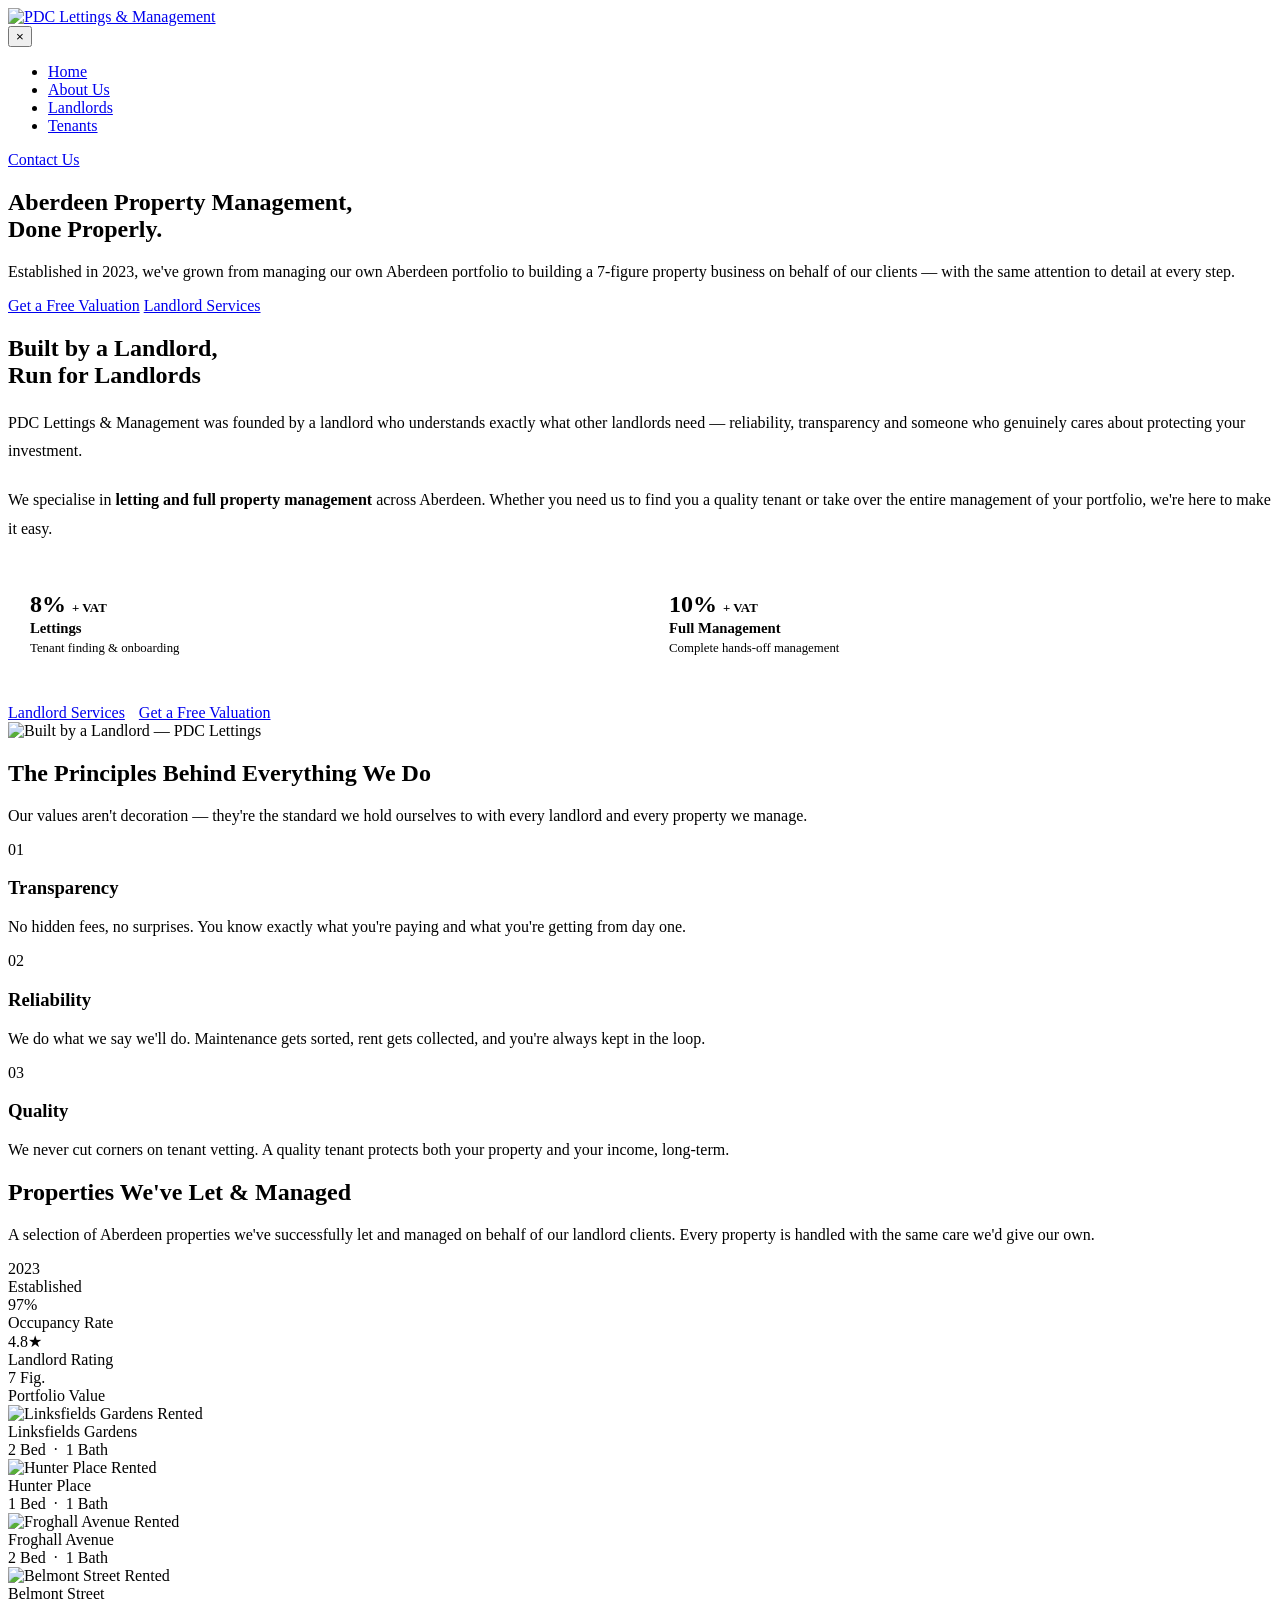
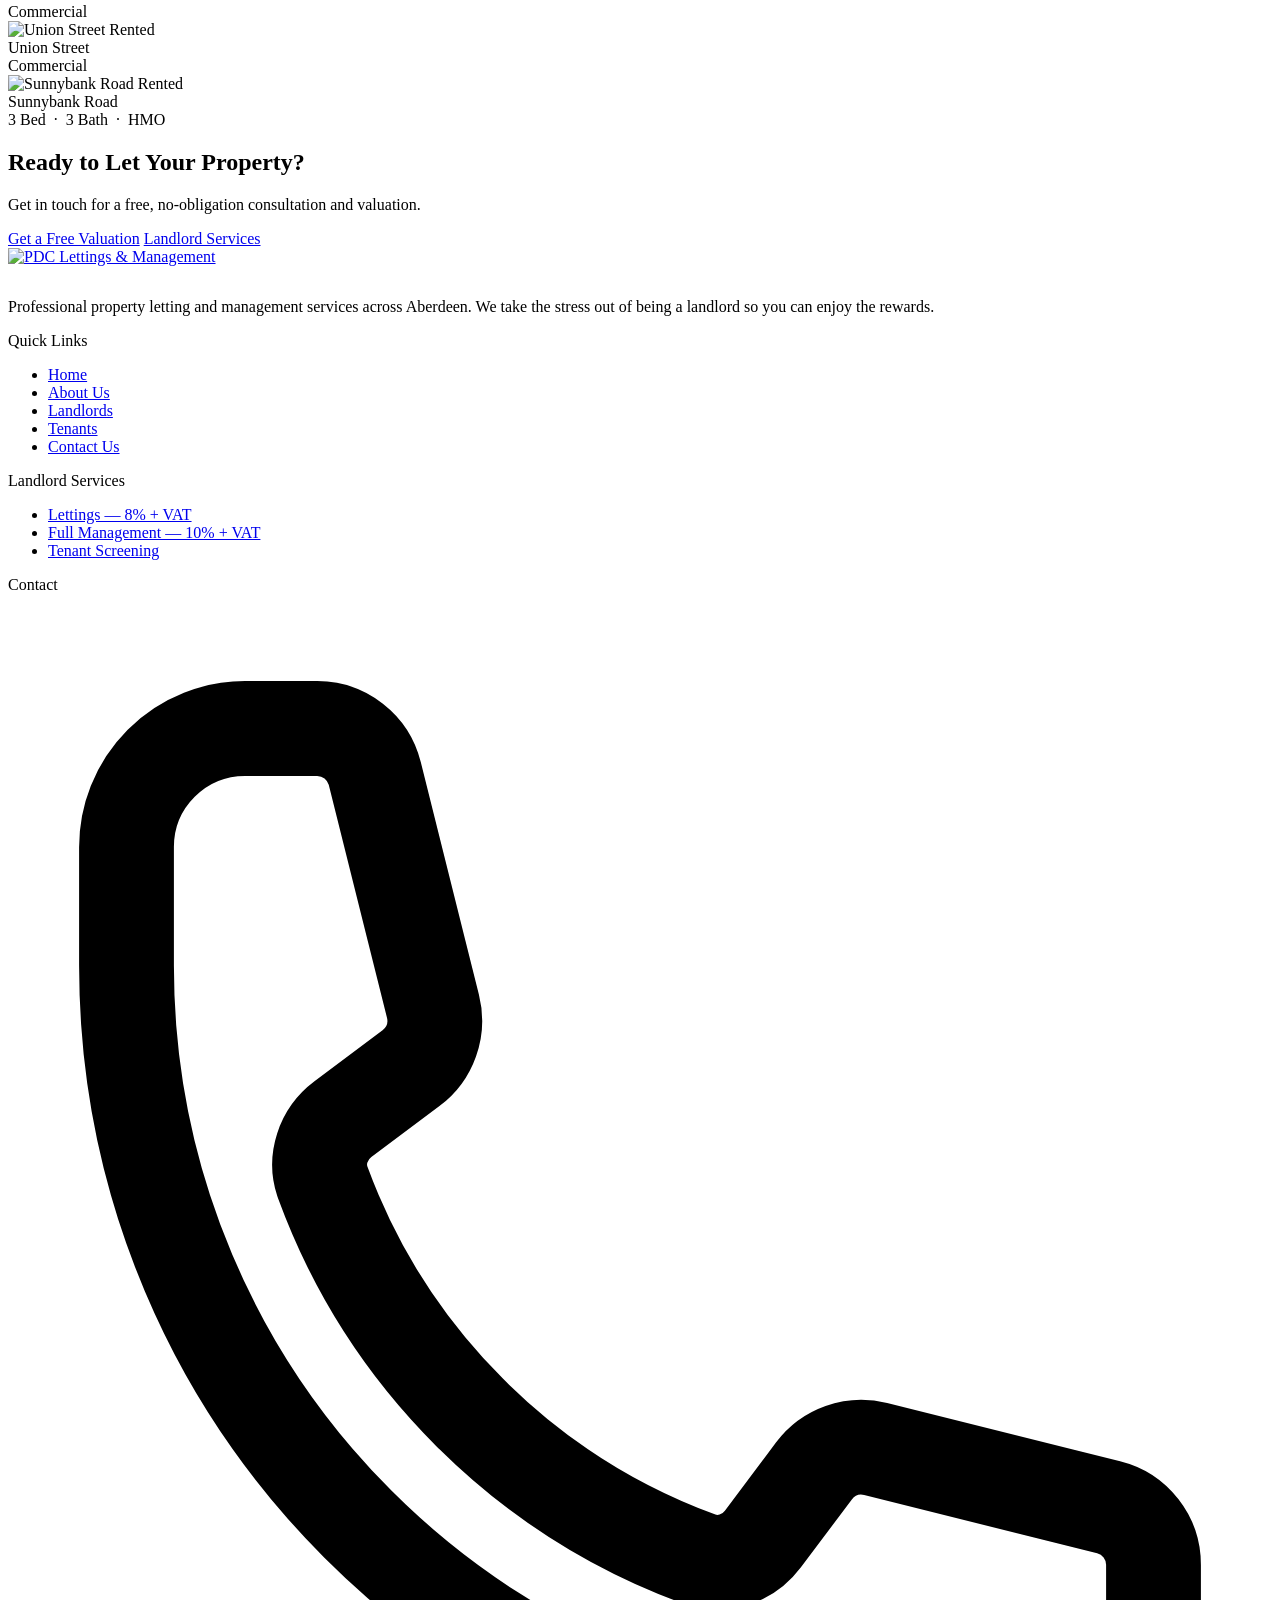
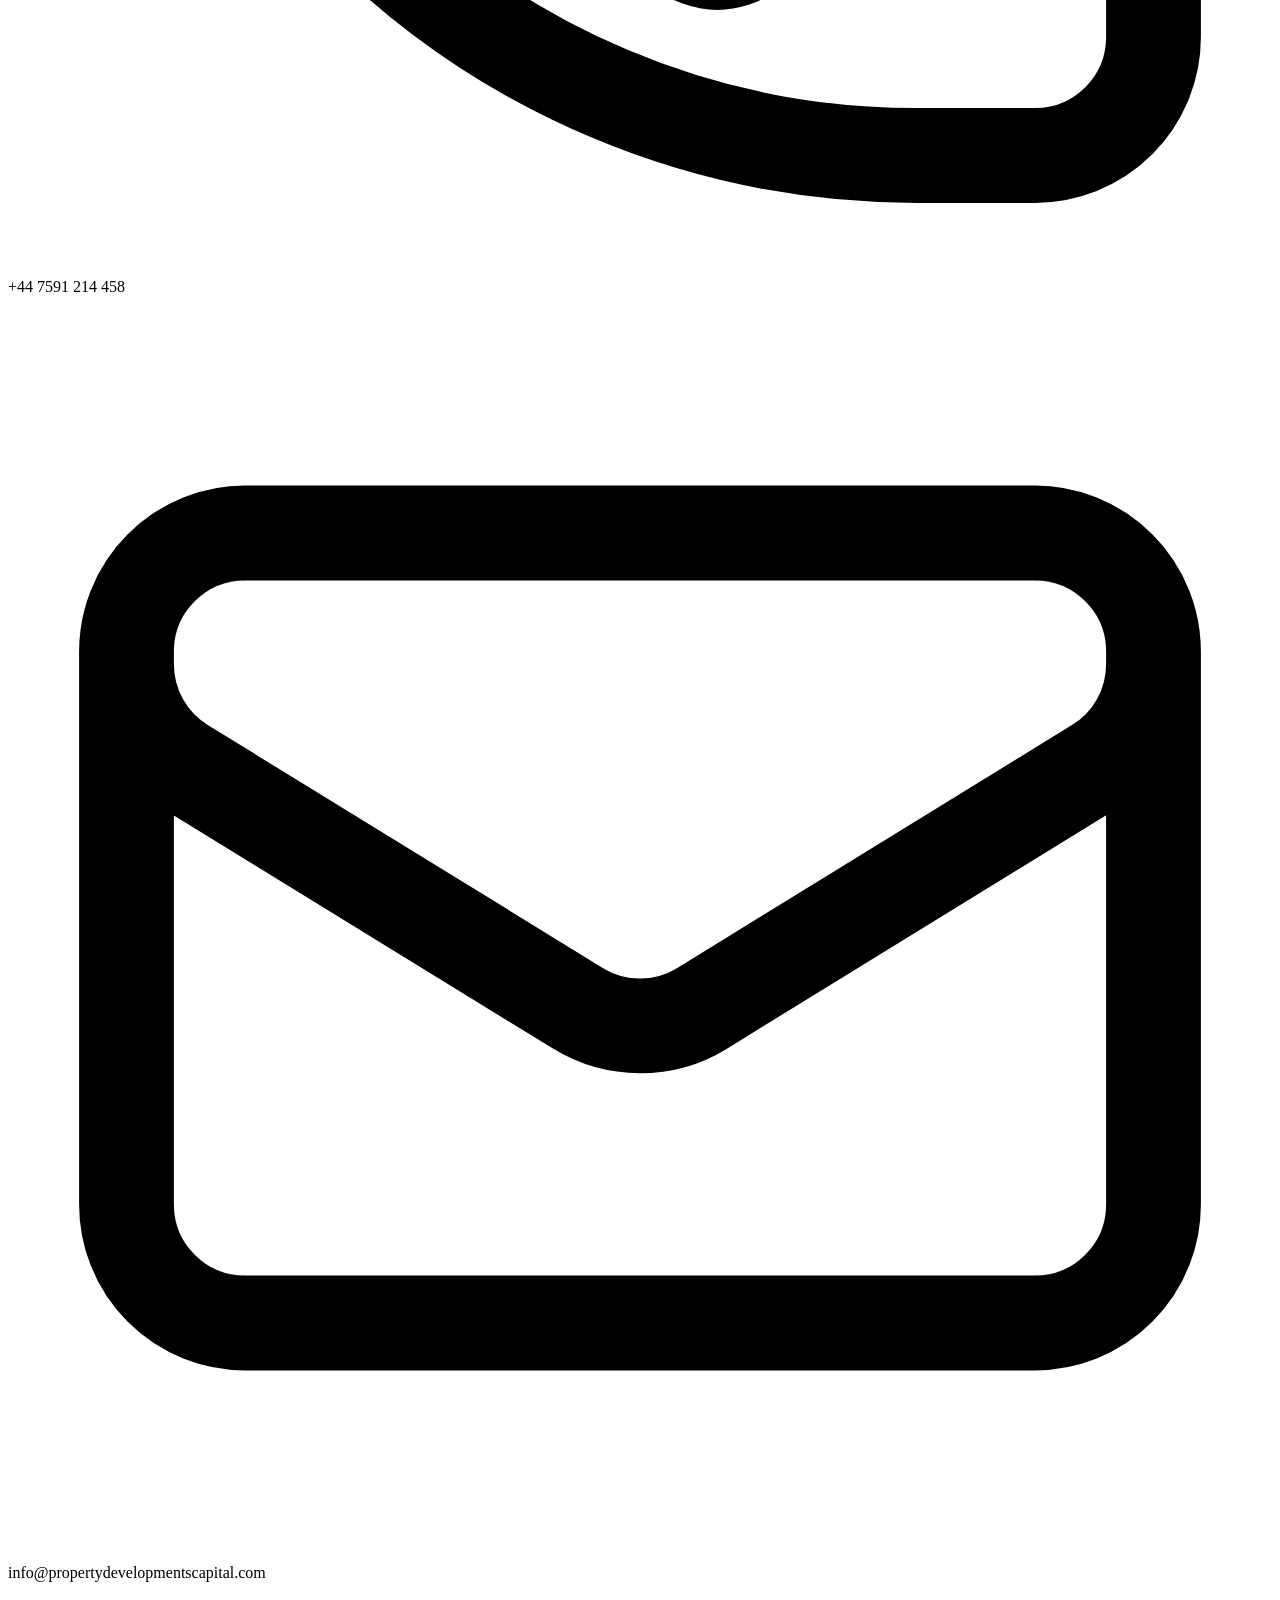
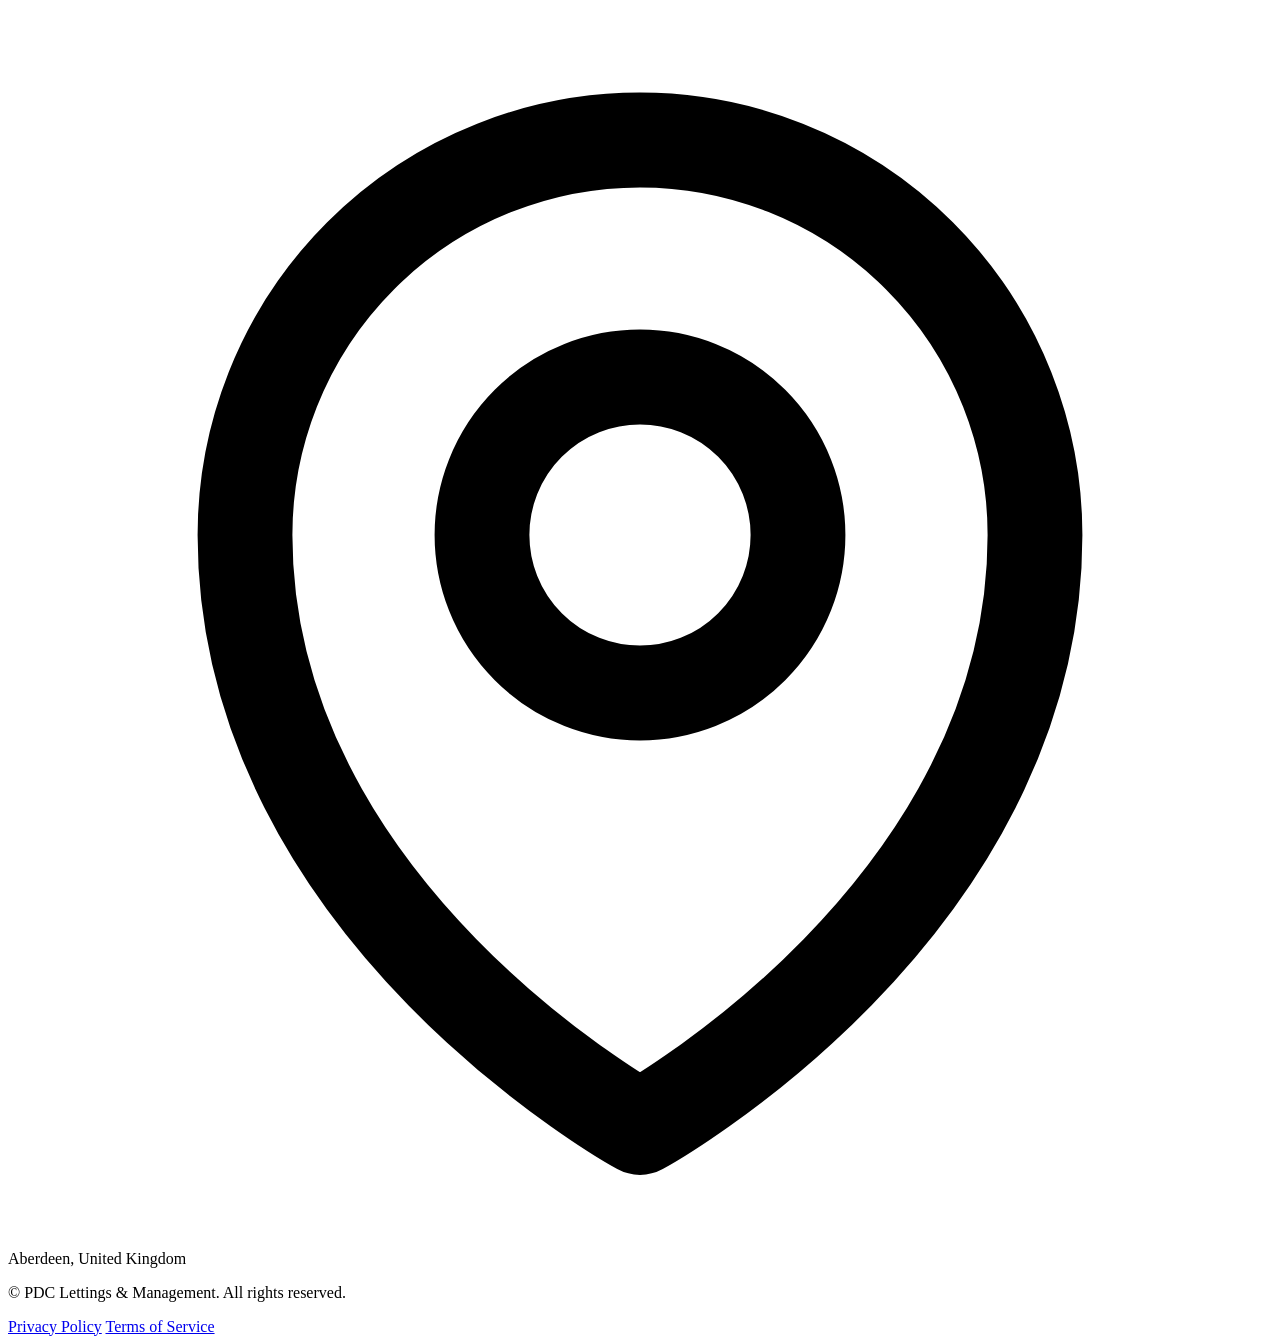
==== about.html @ e521c874 "about page of the website" ====
<!DOCTYPE html>
<html lang="en">
<head>
  <meta charset="UTF-8" />
  <meta name="viewport" content="width=device-width, initial-scale=1.0" />
  <title>About Us — PDC Lettings &amp; Management</title>
  <link rel="stylesheet" href="css/main.css" />
</head>
<body>

<nav class="navbar" id="navbar">
  <div class="container">
    <a href="index.html" class="nav-logo">
      <img src="images/logo.png" alt="PDC Lettings &amp; Management" class="nav-logo-img" />
    </a>
    <div class="nav-pill-wrap" id="navLinks">
      <button class="nav-close" id="navClose" aria-label="Close menu">&times;</button>
      <ul class="nav-links">
        <li><a href="index.html">Home</a></li>
        <li><a href="about.html" class="active">About Us</a></li>
        <li><a href="landlords.html">Landlords</a></li>
        <li><a href="tenants.html">Tenants</a></li>
      </ul>
    </div>
    <div class="nav-cta">
      <a href="index.html#contact" class="btn btn-primary">Contact Us</a>
    </div>
    <div class="hamburger" id="hamburger">
      <span></span><span></span><span></span>
    </div>
  </div>
</nav>

<!-- HERO -->
<section class="about-hero">
  <div class="container">
    <h1>Aberdeen Property Management,<br/>Done Properly.</h1>
    <p class="hero-lead">Established in 2023, we've grown from managing our own Aberdeen portfolio to building a 7-figure property business on behalf of our clients — with the same attention to detail at every step.</p>
    <div class="about-hero-actions">
      <a href="index.html#contact" class="btn btn-primary">Get a Free Valuation</a>
      <a href="landlords.html" class="btn btn-outline">Landlord Services</a>
    </div>
  </div>
</section>

<!-- BUILT BY A LANDLORD -->
<section class="section-pad" style="background: var(--white);">
  <div class="container">
    <div class="why-us-inner" style="gap: 64px;">
      <div>
        <h2 class="section-title">Built by a Landlord,<br/>Run for Landlords</h2>
        <p style="color: var(--text-muted); line-height: 1.8; margin-bottom: 20px;">
          PDC Lettings &amp; Management was founded by a landlord who understands exactly what other landlords need — reliability, transparency and someone who genuinely cares about protecting your investment.
        </p>
        <p style="color: var(--text-muted); line-height: 1.8; margin-bottom: 28px;">
          We specialise in <strong style="color: var(--navy); font-weight: 700;">letting and full property management</strong> across Aberdeen. Whether you need us to find you a quality tenant or take over the entire management of your portfolio, we're here to make it easy.
        </p>
        <div style="display:grid; grid-template-columns:1fr 1fr; gap:14px; margin-bottom:28px;">
          <div style="border:1px solid var(--border); border-radius:12px; padding:20px 22px; background:var(--surface);">
            <div style="font-size:1.5rem; font-weight:800; color:var(--navy); line-height:1; margin-bottom:4px;">8% <span style="font-size:0.8rem; font-weight:600;">+ VAT</span></div>
            <div style="font-size:0.92rem; font-weight:700; color:var(--navy); margin-bottom:4px;">Lettings</div>
            <div style="font-size:0.8rem; color:var(--text-muted);">Tenant finding &amp; onboarding</div>
          </div>
          <div style="border:1px solid var(--border); border-radius:12px; padding:20px 22px; background:var(--surface);">
            <div style="font-size:1.5rem; font-weight:800; color:var(--navy); line-height:1; margin-bottom:4px;">10% <span style="font-size:0.8rem; font-weight:600;">+ VAT</span></div>
            <div style="font-size:0.92rem; font-weight:700; color:var(--navy); margin-bottom:4px;">Full Management</div>
            <div style="font-size:0.8rem; color:var(--text-muted);">Complete hands-off management</div>
          </div>
        </div>
        <div style="display: flex; gap: 14px; flex-wrap: wrap;">
          <a href="landlords.html" class="btn btn-primary">Landlord Services</a>
          <a href="index.html#contact" class="btn btn-outline-dark">Get a Free Valuation</a>
        </div>
      </div>
      <div class="why-us-image">
        <img src="images/who-we-are.png" alt="Built by a Landlord — PDC Lettings" />
      </div>
    </div>
  </div>
</section>

<!-- WHAT WE STAND FOR -->
<section class="values">
  <div class="container">
    <div class="values-split">
      <div class="values-left">
        <h2 class="section-title">The Principles Behind Everything We Do</h2>
        <p class="values-intro">Our values aren't decoration — they're the standard we hold ourselves to with every landlord and every property we manage.</p>
      </div>
      <div class="values-right">
        <div class="value-row">
          <span class="value-num">01</span>
          <div class="value-body">
            <h3>Transparency</h3>
            <p>No hidden fees, no surprises. You know exactly what you're paying and what you're getting from day one.</p>
          </div>
        </div>
        <div class="value-row">
          <span class="value-num">02</span>
          <div class="value-body">
            <h3>Reliability</h3>
            <p>We do what we say we'll do. Maintenance gets sorted, rent gets collected, and you're always kept in the loop.</p>
          </div>
        </div>
        <div class="value-row">
          <span class="value-num">03</span>
          <div class="value-body">
            <h3>Quality</h3>
            <p>We never cut corners on tenant vetting. A quality tenant protects both your property and your income, long-term.</p>
          </div>
        </div>
      </div>
    </div>
  </div>
</section>

<!-- PROPERTIES WE'VE MANAGED -->
<section class="portfolio section-pad">
  <div class="container">
    <div class="portfolio-intro">
      <h2 class="section-title">Properties We've Let &amp; Managed</h2>
      <p>A selection of Aberdeen properties we've successfully let and managed on behalf of our landlord clients. Every property is handled with the same care we'd give our own.</p>
    </div>

    <div class="portfolio-kpi">
      <div class="pkpi">
        <div class="pkpi-num">2023</div>
        <div class="pkpi-lbl">Established</div>
      </div>
      <div class="pkpi">
        <div class="pkpi-num">97%</div>
        <div class="pkpi-lbl">Occupancy Rate</div>
      </div>
      <div class="pkpi">
        <div class="pkpi-num">4.8★</div>
        <div class="pkpi-lbl">Landlord Rating</div>
      </div>
      <div class="pkpi">
        <div class="pkpi-num">7 Fig.</div>
        <div class="pkpi-lbl">Portfolio Value</div>
      </div>
    </div>

    <div class="prop-grid">

      <div class="prop-card">
        <div class="prop-img">
          <img src="images/properties-1.jpeg" alt="Linksfields Gardens" />
          <span class="prop-badge rented">Rented</span>
        </div>
        <div class="prop-info">
          <div class="prop-info-top">
            <span class="prop-name">Linksfields Gardens</span>
          </div>
          <div class="prop-meta">2 Bed &nbsp;·&nbsp; 1 Bath</div>
        </div>
      </div>

      <div class="prop-card">
        <div class="prop-img">
          <img src="images/properties-2.jpeg" alt="Hunter Place" />
          <span class="prop-badge rented">Rented</span>
        </div>
        <div class="prop-info">
          <div class="prop-info-top">
            <span class="prop-name">Hunter Place</span>
          </div>
          <div class="prop-meta">1 Bed &nbsp;·&nbsp; 1 Bath</div>
        </div>
      </div>

      <div class="prop-card">
        <div class="prop-img">
          <img src="images/properties-3.jpeg" alt="Froghall Avenue" />
          <span class="prop-badge rented">Rented</span>
        </div>
        <div class="prop-info">
          <div class="prop-info-top">
            <span class="prop-name">Froghall Avenue</span>
          </div>
          <div class="prop-meta">2 Bed &nbsp;·&nbsp; 1 Bath</div>
        </div>
      </div>

      <div class="prop-card">
        <div class="prop-img">
          <img src="images/properties-4.jpeg" alt="Belmont Street" />
          <span class="prop-badge rented">Rented</span>
        </div>
        <div class="prop-info">
          <div class="prop-info-top">
            <span class="prop-name">Belmont Street</span>
          </div>
          <div class="prop-meta">Commercial</div>
        </div>
      </div>

      <div class="prop-card">
        <div class="prop-img">
          <img src="images/properties-5.jpeg" alt="Union Street" />
          <span class="prop-badge rented">Rented</span>
        </div>
        <div class="prop-info">
          <div class="prop-info-top">
            <span class="prop-name">Union Street</span>
          </div>
          <div class="prop-meta">Commercial</div>
        </div>
      </div>

      <div class="prop-card">
        <div class="prop-img">
          <img src="images/properties-7.jpeg" alt="Sunnybank Road" />
          <span class="prop-badge rented">Rented</span>
        </div>
        <div class="prop-info">
          <div class="prop-info-top">
            <span class="prop-name">Sunnybank Road</span>
          </div>
          <div class="prop-meta">3 Bed &nbsp;·&nbsp; 3 Bath &nbsp;·&nbsp; HMO</div>
        </div>
      </div>

    </div>
  </div>
</section>

<!-- CTA -->
<section class="cta-banner">
  <div class="container">
    <div class="cta-banner-inner">
      <div>
        <h2>Ready to Let Your Property?</h2>
        <p>Get in touch for a free, no-obligation consultation and valuation.</p>
      </div>
      <div class="cta-banner-actions">
        <a href="index.html#contact" class="btn btn-navy">Get a Free Valuation</a>
        <a href="landlords.html" class="btn btn-white-outline">Landlord Services</a>
      </div>
    </div>
  </div>
</section>

<footer class="footer">
  <div class="container">
    <div class="footer-grid">
      <div class="footer-brand">
        <a href="index.html" class="nav-logo" style="display:inline-flex; margin-bottom: 16px;">
          <img src="images/logo.png" alt="PDC Lettings &amp; Management" class="nav-logo-img" />
        </a>
        <p>Professional property letting and management services across Aberdeen. We take the stress out of being a landlord so you can enjoy the rewards.</p>
      </div>
      <div>
        <p class="footer-heading">Quick Links</p>
        <ul class="footer-links">
          <li><a href="index.html">Home</a></li>
          <li><a href="about.html">About Us</a></li>
          <li><a href="landlords.html">Landlords</a></li>
          <li><a href="tenants.html">Tenants</a></li>
          <li><a href="index.html#contact">Contact Us</a></li>
        </ul>
      </div>
      <div>
        <p class="footer-heading">Landlord Services</p>
        <ul class="footer-links">
          <li><a href="landlords.html">Lettings — 8% + VAT</a></li>
          <li><a href="landlords.html">Full Management — 10% + VAT</a></li>
          <li><a href="landlords.html">Tenant Screening</a></li>
        </ul>
      </div>
      <div>
        <p class="footer-heading">Contact</p>
        <div class="footer-contact-item">
          <svg xmlns="http://www.w3.org/2000/svg" fill="none" viewBox="0 0 24 24" stroke-width="1.8" stroke="currentColor"><path stroke-linecap="round" stroke-linejoin="round" d="M2.25 6.75c0 8.284 6.716 15 15 15h2.25a2.25 2.25 0 002.25-2.25v-1.372c0-.516-.351-.966-.852-1.091l-4.423-1.106c-.44-.11-.902.055-1.173.417l-.97 1.293c-.282.376-.769.542-1.21.38a12.035 12.035 0 01-7.143-7.143c-.162-.441.004-.928.38-1.21l1.293-.97c.363-.271.527-.734.417-1.173L6.963 3.102a1.125 1.125 0 00-1.091-.852H4.5A2.25 2.25 0 002.25 4.5v2.25z" /></svg>
          <span>+44 7591 214 458</span>
        </div>
        <div class="footer-contact-item">
          <svg xmlns="http://www.w3.org/2000/svg" fill="none" viewBox="0 0 24 24" stroke-width="1.8" stroke="currentColor"><path stroke-linecap="round" stroke-linejoin="round" d="M21.75 6.75v10.5a2.25 2.25 0 01-2.25 2.25h-15a2.25 2.25 0 01-2.25-2.25V6.75m19.5 0A2.25 2.25 0 0019.5 4.5h-15a2.25 2.25 0 00-2.25 2.25m19.5 0v.243a2.25 2.25 0 01-1.07 1.916l-7.5 4.615a2.25 2.25 0 01-2.36 0L3.32 8.91a2.25 2.25 0 01-1.07-1.916V6.75" /></svg>
          <span>info@propertydevelopmentscapital.com</span>
        </div>
        <div class="footer-contact-item">
          <svg xmlns="http://www.w3.org/2000/svg" fill="none" viewBox="0 0 24 24" stroke-width="1.8" stroke="currentColor"><path stroke-linecap="round" stroke-linejoin="round" d="M15 10.5a3 3 0 11-6 0 3 3 0 016 0z" /><path stroke-linecap="round" stroke-linejoin="round" d="M19.5 10.5c0 7.142-7.5 11.25-7.5 11.25S4.5 17.642 4.5 10.5a7.5 7.5 0 1115 0z" /></svg>
          <span>Aberdeen, United Kingdom</span>
        </div>
      </div>
    </div>
    <div class="footer-bottom">
      <p>&copy; <span id="year"></span> PDC Lettings &amp; Management. All rights reserved.</p>
      <div class="footer-bottom-links">
        <a href="#">Privacy Policy</a>
        <a href="#">Terms of Service</a>
      </div>
    </div>
  </div>
</footer>

<script src="js/main.js"></script>
</body>
</html>
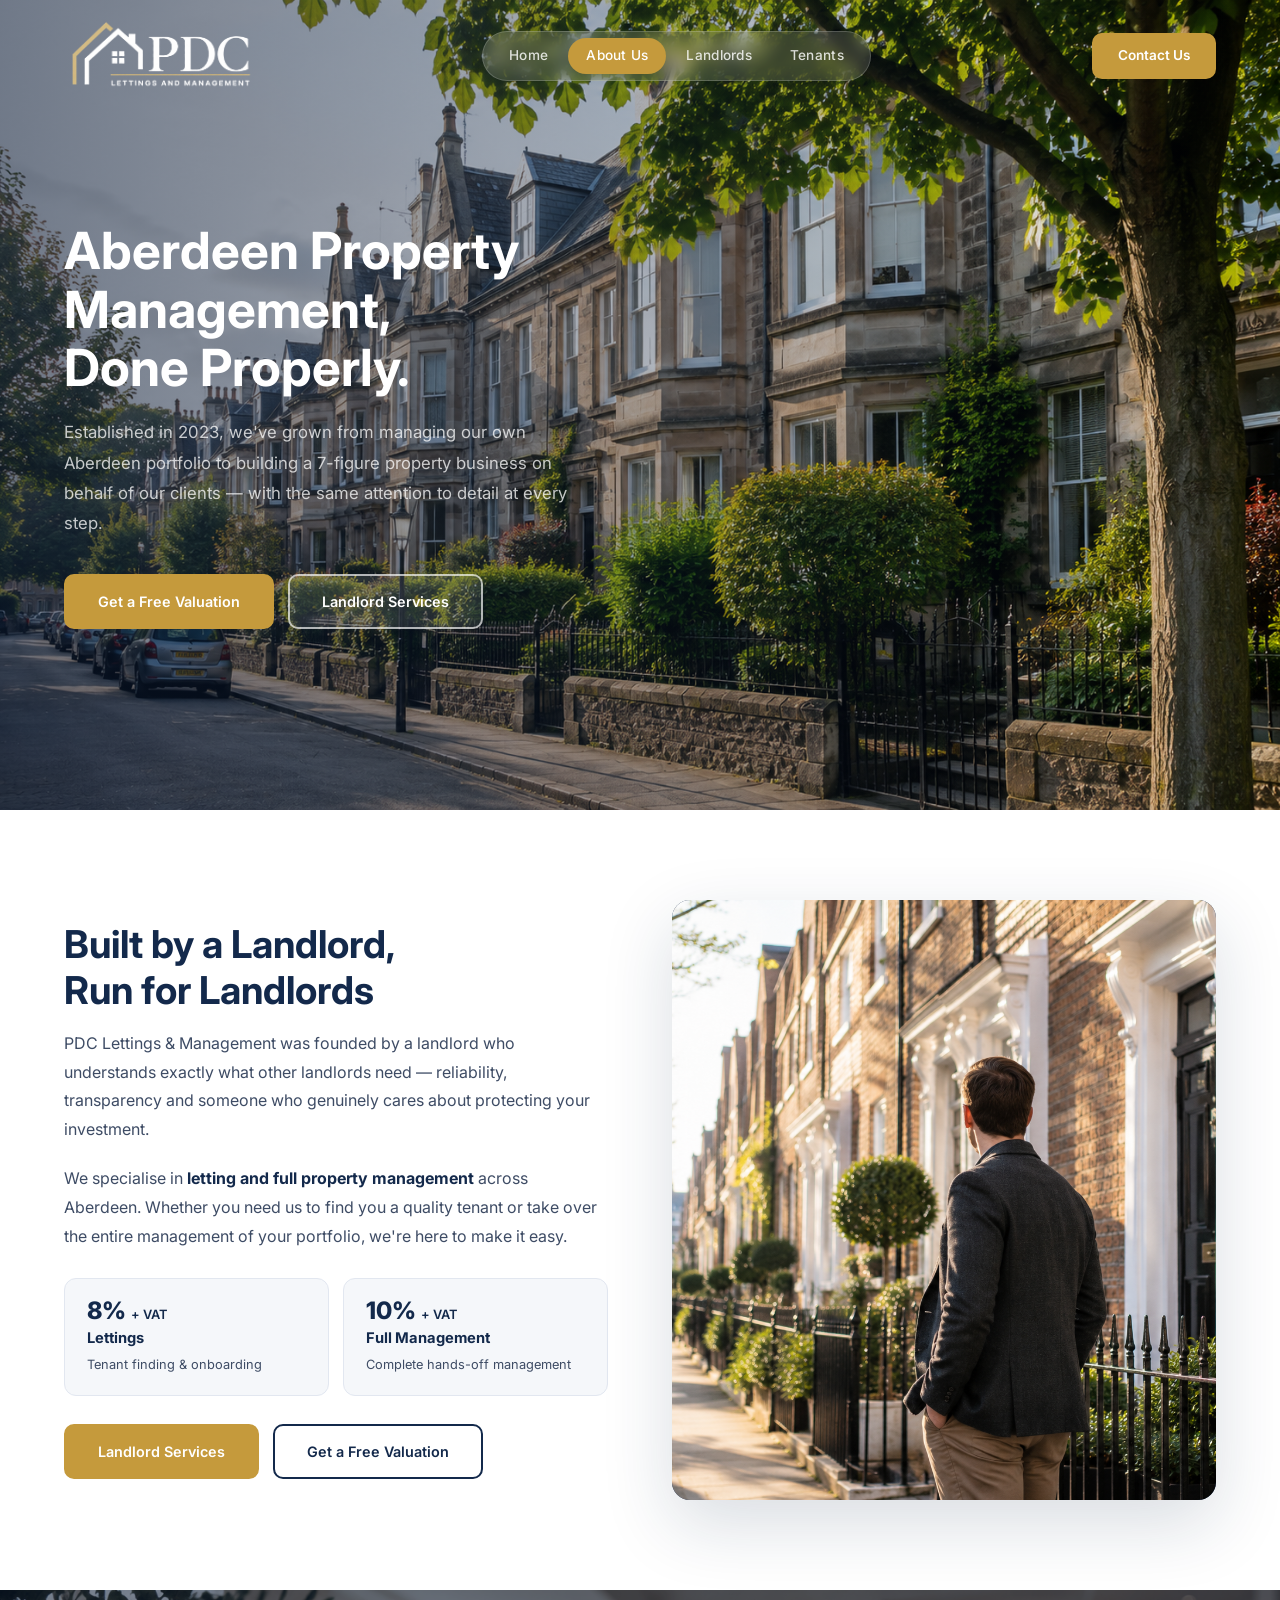
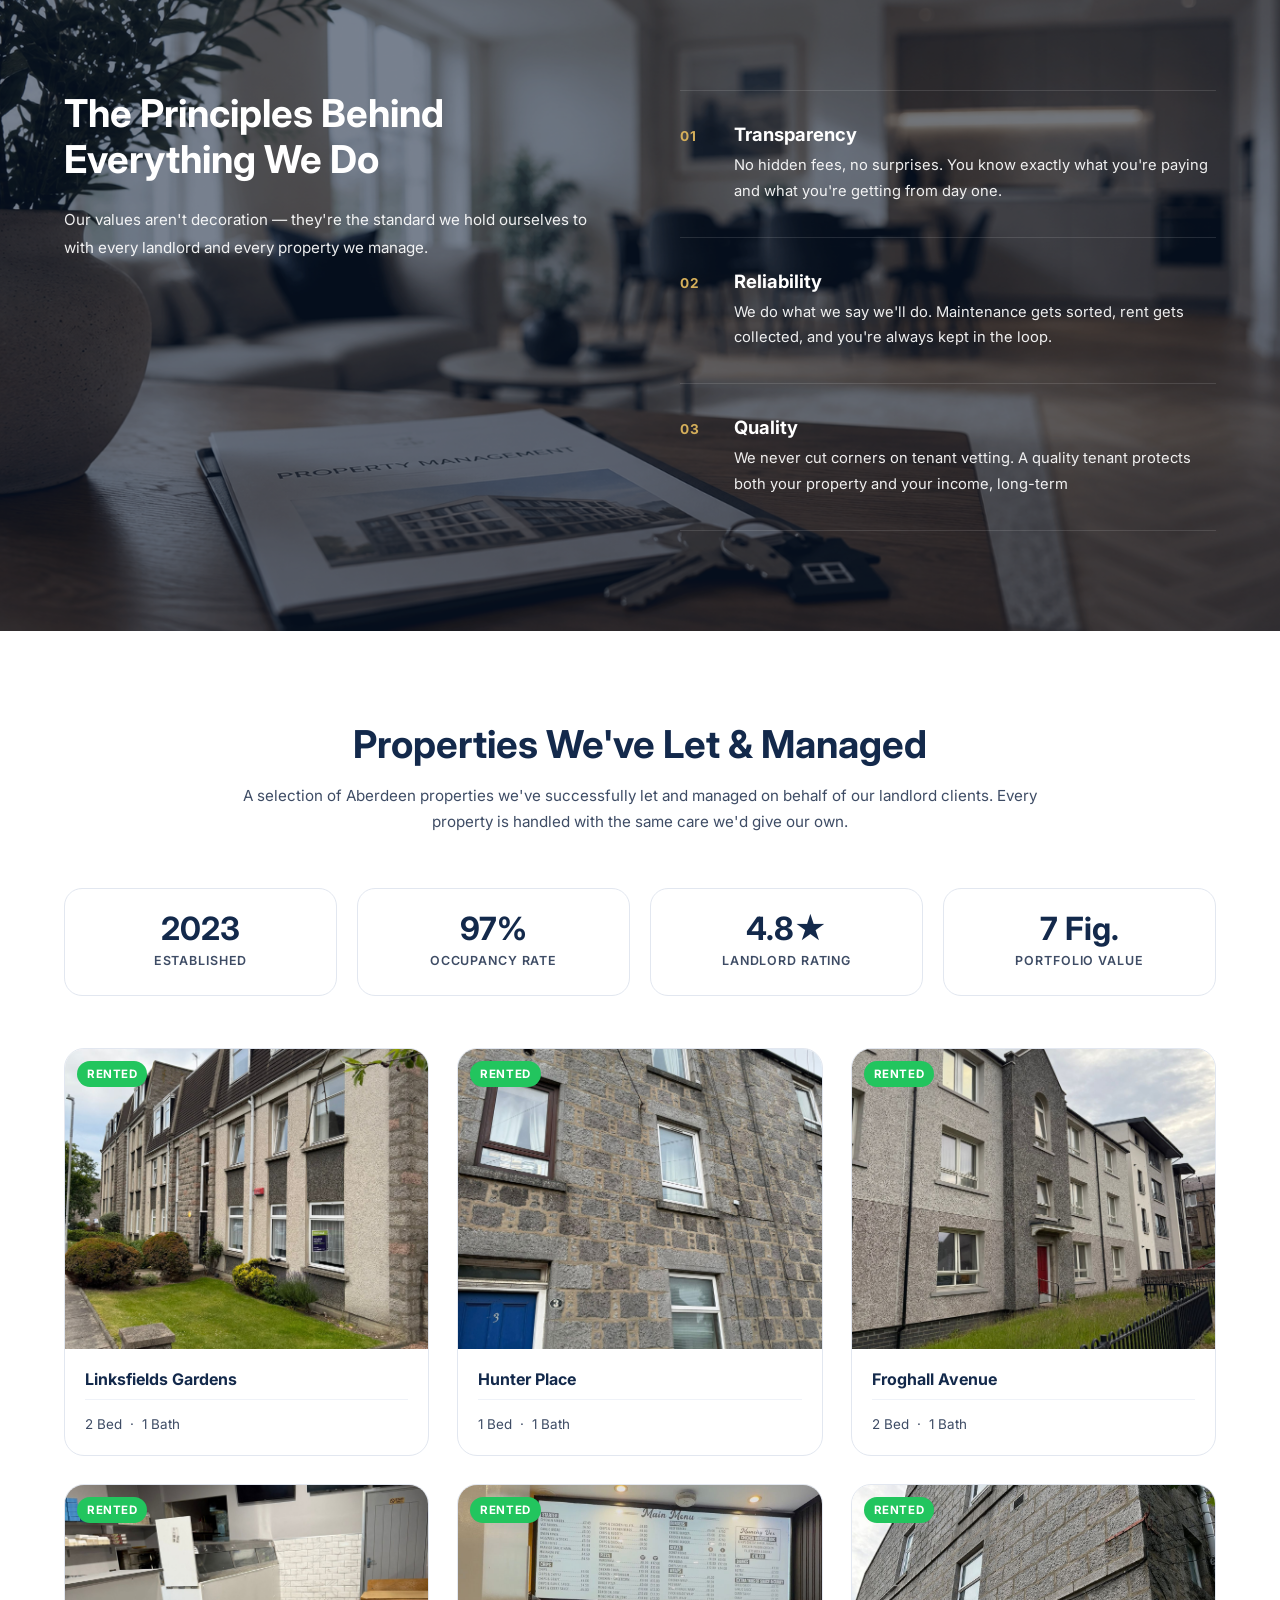
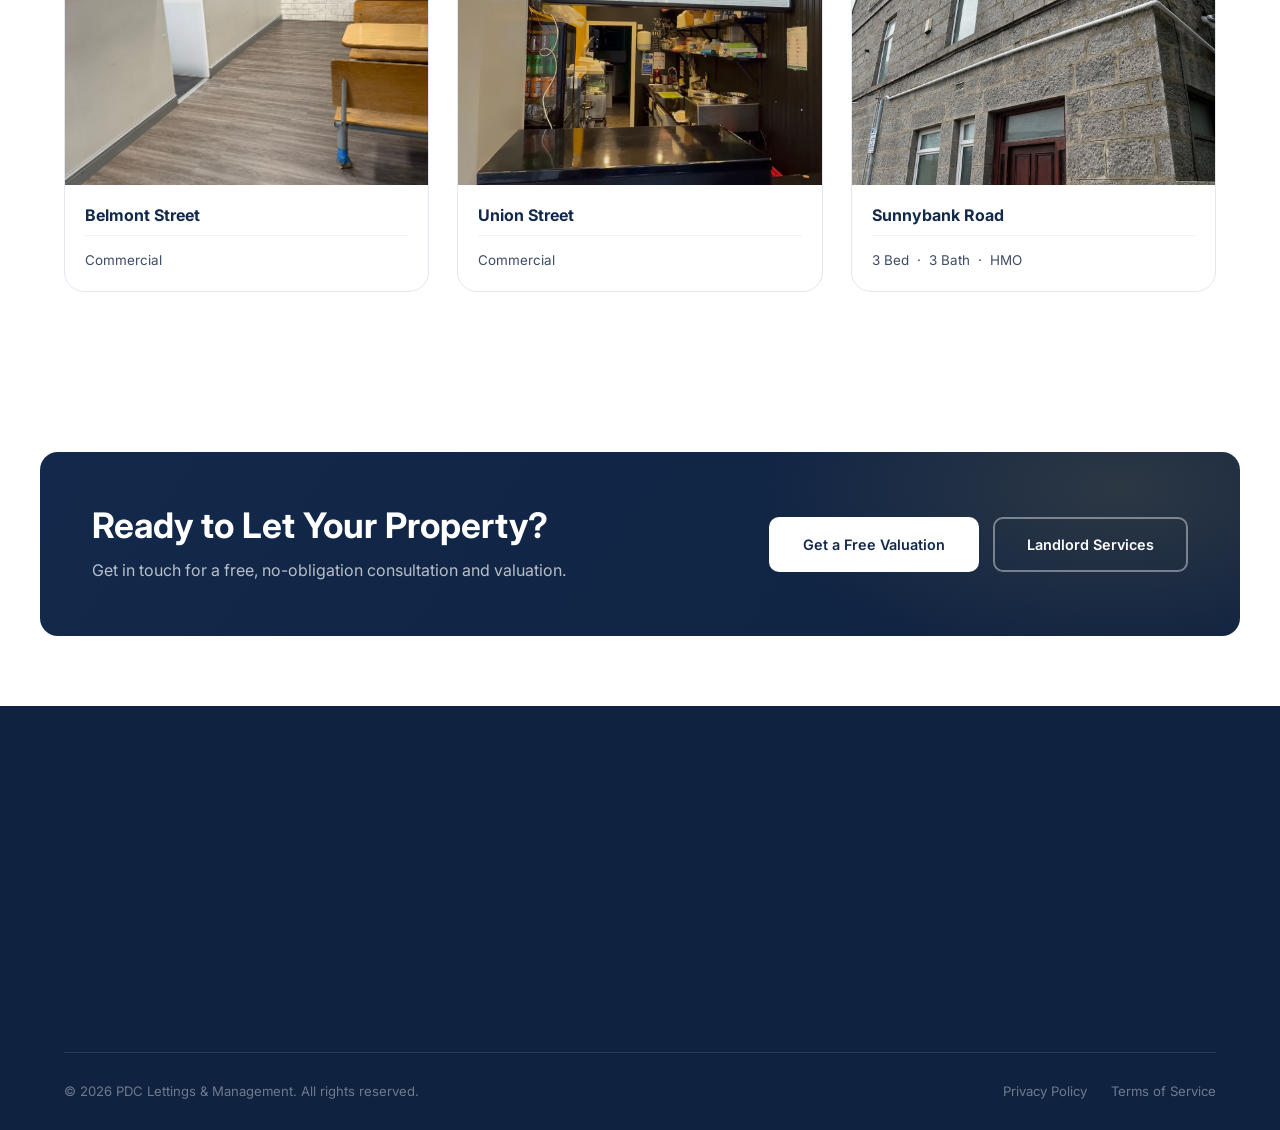
==== commit 5c16eda1: "checking if everything works well" ====
--- a/about.html
+++ b/about.html
@@ -106,7 +106,7 @@
           <span class="value-num">03</span>
           <div class="value-body">
             <h3>Quality</h3>
-            <p>We never cut corners on tenant vetting. A quality tenant protects both your property and your income, long-term.</p>
+            <p>We never cut corners on tenant vetting. A quality tenant protects both your property and your income, long-term</p>
           </div>
         </div>
       </div>
--- a/css/main.css
+++ b/css/main.css
@@ -0,0 +1,3015 @@
+/* =========================================
+   PDC LETTINGS & MANAGEMENT
+   Main Stylesheet — Modern Property Theme
+   ========================================= */
+
+@import url('https://fonts.googleapis.com/css2?family=Playfair+Display:wght@400;600;700&family=Inter:wght@300;400;500;600&display=swap');
+
+/* CSS Variables
+   ---------------------------------------------------------
+   PALETTE SYSTEM — navy + warm gold
+   Primary   : deep navy blue  (#13294B)  dark anchors + text
+   Accent    : warm gold       (#C59A3C)  buttons / highlights
+   Base      : white           (#FFFFFF)
+   Surface   : warm near-white (#FAF7F0)  section separation
+   --------------------------------------------------------- */
+:root {
+  --navy: #13294B;
+  --navy-mid: #1C3A66;
+  --navy-light: #28477A;
+  --navy-deep: #0F2240;
+  --gold: #C59A3C;
+  --gold-light: #D4AE5A;
+  --gold-pale: #FBF5E6;
+  --gold-soft: #FAF7F0;
+  --cream: #FAF7F0;
+  --blue-tint: #FAF7F0;
+  --white: #FFFFFF;
+  --surface: #F5F7FA;
+  --text-dark: #13294B;
+  --text-body: #3D4759;
+  --text-muted: #3E4C65;
+  --text-light: #97A1B5;
+  --border: #E2E7F0;
+  --border-light: #EFF2F8;
+  --success: #059669;
+  --error: #DC2626;
+  --shadow-sm: 0 1px 3px rgba(19,41,75,.08), 0 1px 2px rgba(19,41,75,.06);
+  --shadow-md: 0 4px 14px rgba(19,41,75,.08), 0 2px 4px rgba(19,41,75,.05);
+  --shadow-lg: 0 14px 40px rgba(19,41,75,.10);
+  --shadow-xl: 0 24px 70px rgba(19,41,75,.16);
+  --radius: 10px;
+  --radius-lg: 18px;
+  --transition: 0.3s cubic-bezier(.4,0,.2,1);
+}
+
+/* Reset & Base */
+*, *::before, *::after { box-sizing: border-box; margin: 0; padding: 0; }
+
+html { scroll-behavior: smooth; font-size: 16px; }
+
+body {
+  font-family: 'Inter', -apple-system, BlinkMacSystemFont, sans-serif;
+  color: var(--text-body);
+  background: var(--white);
+  line-height: 1.6;
+  -webkit-font-smoothing: antialiased;
+}
+
+h1, h2, h3, h4 {
+  font-family: 'Inter', -apple-system, BlinkMacSystemFont, sans-serif;
+  color: var(--navy);
+  line-height: 1.2;
+  font-weight: 700;
+}
+
+a { text-decoration: none; color: inherit; }
+ul { list-style: none; }
+img { display: block; max-width: 100%; height: auto; }
+
+/* Accent ampersand — Inter bold, accent colour */
+.amp {
+  font-weight: 700;
+  color: var(--gold-light);
+  padding: 0 0.04em;
+}
+
+/* ========================
+   TYPOGRAPHY
+   ======================== */
+.section-label {
+  display: inline-block;
+  font-size: 0.75rem;
+  font-weight: 600;
+  letter-spacing: 0.15em;
+  text-transform: uppercase;
+  color: var(--gold);
+  margin-bottom: 0.75rem;
+}
+
+.section-title {
+  font-size: clamp(1.8rem, 3vw, 2.8rem);
+  margin-bottom: 1rem;
+}
+
+.section-subtitle {
+  font-size: 1.05rem;
+  color: var(--text-muted);
+  max-width: 560px;
+  line-height: 1.7;
+}
+
+.text-center { text-align: center; }
+.text-center .section-subtitle { margin: 0 auto; }
+
+/* ========================
+   LAYOUT
+   ======================== */
+.container {
+  width: 100%;
+  max-width: 1200px;
+  margin: 0 auto;
+  padding: 0 24px;
+}
+
+.section-pad { padding: 90px 0; }
+.section-pad-sm { padding: 60px 0; }
+
+/* ========================
+   BUTTONS
+   ======================== */
+.btn {
+  display: inline-flex;
+  align-items: center;
+  gap: 8px;
+  padding: 14px 32px;
+  border-radius: var(--radius);
+  font-family: 'Inter', sans-serif;
+  font-size: 0.9rem;
+  font-weight: 600;
+  cursor: pointer;
+  border: 2px solid transparent;
+  transition: all var(--transition);
+  white-space: nowrap;
+}
+
+.btn-primary {
+  background: var(--gold);
+  color: var(--white);
+  border-color: var(--gold);
+}
+.btn-primary:hover {
+  background: var(--gold-light);
+  border-color: var(--gold-light);
+  transform: translateY(-3px);
+  box-shadow: 0 8px 24px rgba(197,154,60,.45);
+}
+
+.btn-outline {
+  background: rgba(255,255,255,.10);
+  color: var(--white);
+  border-color: rgba(255,255,255,.65);
+}
+.btn-outline:hover {
+  background: var(--white);
+  color: var(--navy);
+  border-color: var(--white);
+  transform: translateY(-3px);
+  box-shadow: 0 8px 24px rgba(0,0,0,.18);
+}
+
+.btn-outline-dark {
+  background: transparent;
+  color: var(--navy);
+  border-color: var(--navy);
+}
+.btn-outline-dark:hover {
+  background: var(--navy);
+  color: var(--white);
+  transform: translateY(-3px);
+  box-shadow: 0 8px 24px rgba(13,31,61,.22);
+}
+
+.btn-sm {
+  padding: 9px 20px;
+  font-size: 0.83rem;
+}
+
+/* ========================
+   NAVBAR
+   ======================== */
+.navbar {
+  position: fixed;
+  top: 0; left: 0; right: 0;
+  z-index: 1000;
+  transition: background 0.35s ease, padding 0.35s ease, box-shadow 0.35s ease;
+  padding: 20px 0;
+}
+
+.navbar.scrolled {
+  background: rgba(10,22,45,0.97);
+  padding: 14px 0;
+  box-shadow: 0 2px 24px rgba(0,0,0,.25);
+  backdrop-filter: blur(12px);
+  -webkit-backdrop-filter: blur(12px);
+}
+
+.navbar.scrolled .nav-links a {
+  color: rgba(255,255,255,.85);
+}
+
+.navbar.scrolled .nav-links a:hover {
+  background: rgba(255,255,255,.08);
+  color: var(--white);
+}
+
+.navbar.scrolled .nav-links a.active {
+  background: var(--gold);
+  color: var(--white);
+}
+
+.navbar.scrolled .nav-pill-wrap {
+  border-color: rgba(255,255,255,.15);
+  background: transparent;
+  backdrop-filter: none;
+  -webkit-backdrop-filter: none;
+}
+
+.navbar.nav-open {
+  backdrop-filter: none !important;
+  -webkit-backdrop-filter: none !important;
+}
+
+.navbar.scrolled .hamburger span {
+  background: var(--white);
+}
+
+.navbar.scrolled .nav-cta .btn-primary {
+  background: var(--gold);
+  border-color: var(--gold);
+}
+
+.navbar .container {
+  display: flex;
+  align-items: center;
+  justify-content: space-between;
+}
+
+.nav-logo {
+  display: flex;
+  align-items: center;
+  flex-shrink: 0;
+}
+
+.nav-logo-img {
+  height: 72px;
+  width: auto;
+  object-fit: contain;
+  display: block;
+}
+
+/* Pill container wrapping all nav links */
+.nav-pill-wrap {
+  background: rgba(255,255,255,.12);
+  border: 1px solid rgba(255,255,255,.18);
+  border-radius: 999px;
+  padding: 6px 8px;
+  backdrop-filter: blur(8px);
+  -webkit-backdrop-filter: blur(8px);
+}
+
+.nav-close { display: none; }
+
+.nav-links {
+  display: flex;
+  align-items: center;
+  gap: 2px;
+  list-style: none;
+}
+
+.nav-links a {
+  display: block;
+  color: rgba(255,255,255,.82);
+  font-size: 0.85rem;
+  font-weight: 500;
+  letter-spacing: 0.02em;
+  transition: all var(--transition);
+  white-space: nowrap;
+  padding: 7px 18px;
+  border-radius: 999px;
+}
+
+.nav-links a:hover {
+  color: var(--white);
+  background: rgba(255,255,255,.12);
+}
+
+.nav-links a.active {
+  color: var(--white);
+  background: var(--gold);
+}
+
+.nav-cta .btn {
+  padding: 10px 24px;
+  font-size: 0.85rem;
+}
+
+.hamburger {
+  display: none;
+  flex-direction: column;
+  gap: 5px;
+  cursor: pointer;
+  padding: 4px;
+}
+
+.hamburger span {
+  display: block;
+  width: 24px;
+  height: 2px;
+  background: var(--white);
+  border-radius: 2px;
+  transition: all var(--transition);
+}
+
+/* ========================
+   HERO
+   ======================== */
+.hero {
+  position: relative;
+  min-height: 100vh;
+  min-height: 100dvh;
+  display: flex;
+  align-items: center;
+  overflow: hidden;
+  background: var(--navy);
+}
+
+.hero-bg {
+  position: absolute;
+  inset: 0;
+  background-image: url('../images/hero.png');
+  background-size: cover;
+  background-position: center;
+  opacity: 1;
+  animation: kenBurns 18s ease-in-out infinite;
+  transform-origin: center center;
+}
+
+@keyframes kenBurns {
+  0%   { transform: scale(1)    translateX(0)      translateY(0); }
+  50%  { transform: scale(1.07) translateX(-1%)    translateY(-1%); }
+  100% { transform: scale(1)    translateX(0)      translateY(0); }
+}
+
+.hero-bg-overlay {
+  position: absolute;
+  inset: 0;
+  background: linear-gradient(to right, rgba(10,26,52,.60) 0%, rgba(10,26,52,.15) 65%, transparent 100%);
+}
+
+.hero::after { display: none; }
+
+.hero-content {
+  position: relative;
+  z-index: 2;
+  max-width: 720px;
+}
+
+.hero-badge {
+  display: inline-flex;
+  align-items: center;
+  gap: 9px;
+  background: rgba(194,162,78,.12);
+  border: 1px solid rgba(216,190,116,.4);
+  border-radius: 50px;
+  padding: 8px 18px;
+  font-size: 0.76rem;
+  font-weight: 600;
+  letter-spacing: 0.1em;
+  text-transform: uppercase;
+  color: var(--gold-light);
+  margin-bottom: 28px;
+  backdrop-filter: blur(4px);
+}
+
+.hero-badge::before {
+  content: '';
+  width: 6px;
+  height: 6px;
+  border-radius: 50%;
+  background: var(--gold);
+  animation: pulse-dot 1.5s infinite;
+}
+
+@keyframes pulse-dot {
+  0%, 100% { opacity: 1; transform: scale(1); }
+  50% { opacity: 0.5; transform: scale(0.8); }
+}
+
+.hero h1 {
+  font-size: clamp(2.5rem, 5.5vw, 4.2rem);
+  color: var(--white);
+  line-height: 1.12;
+  margin-bottom: 24px;
+}
+
+.hero h1 .accent { color: var(--gold-light); }
+
+.hero-desc {
+  font-size: 1.1rem;
+  color: rgba(255,255,255,.92);
+  max-width: 560px;
+  line-height: 1.75;
+  margin-bottom: 40px;
+}
+
+.hero-actions {
+  display: flex;
+  gap: 16px;
+  flex-wrap: wrap;
+}
+
+/* ========================
+   HERO ANIMATIONS
+   ======================== */
+@keyframes heroZoom {
+  from { transform: scale(1.07); }
+  to   { transform: scale(1); }
+}
+@keyframes fadeSlideUp {
+  from { opacity: 0; transform: translateY(38px); }
+  to   { opacity: 1; transform: translateY(0); }
+}
+@keyframes scrollLine {
+  0%   { top: -100%; }
+  100% { top: 100%; }
+}
+
+.hero-bg { animation: heroZoom 8s cubic-bezier(.25,.46,.45,.94) forwards; }
+
+.hero h1          { animation: fadeSlideUp .85s .1s  both ease; }
+.hero-desc        { animation: fadeSlideUp .85s .35s both ease; }
+.hero-actions     { animation: fadeSlideUp .85s .55s both ease; }
+
+/* Scroll indicator */
+.hero-scroll {
+  position: absolute;
+  bottom: 40px;
+  left: 50%;
+  transform: translateX(-50%);
+  display: flex;
+  flex-direction: column;
+  align-items: center;
+  gap: 10px;
+  z-index: 3;
+  animation: fadeSlideUp .85s .9s both ease;
+}
+.hero-scroll span {
+  font-size: 0.65rem;
+  font-weight: 600;
+  letter-spacing: .18em;
+  text-transform: uppercase;
+  color: rgba(255,255,255,.45);
+}
+.hero-scroll-line {
+  width: 1px;
+  height: 44px;
+  background: rgba(255,255,255,.18);
+  position: relative;
+  overflow: hidden;
+  border-radius: 1px;
+}
+.hero-scroll-line::after {
+  content: '';
+  position: absolute;
+  top: -100%;
+  left: 0;
+  width: 100%;
+  height: 100%;
+  background: linear-gradient(to bottom, transparent, var(--gold-light));
+  animation: scrollLine 2s ease infinite;
+}
+
+/* ========================
+   SCROLL REVEAL
+   ======================== */
+.reveal, .reveal-left, .reveal-right {
+  transition: opacity .7s ease, transform .7s ease;
+}
+.reveal      { opacity: 0; transform: translateY(36px); }
+.reveal-left { opacity: 0; transform: translateX(-44px); }
+.reveal-right{ opacity: 0; transform: translateX(44px); }
+
+.reveal.is-visible,
+.reveal-left.is-visible,
+.reveal-right.is-visible {
+  opacity: 1;
+  transform: none;
+}
+
+.delay-1 { transition-delay: .12s; }
+.delay-2 { transition-delay: .22s; }
+.delay-3 { transition-delay: .34s; }
+.delay-4 { transition-delay: .46s; }
+.delay-5 { transition-delay: .58s; }
+
+/* ========================
+   SERVICES
+   ======================== */
+.services { background: var(--surface); }
+
+.services-grid {
+  display: grid;
+  grid-template-columns: repeat(3, 1fr);
+  gap: 28px;
+  margin-top: 56px;
+}
+
+.service-card {
+  background: var(--white);
+  border-radius: var(--radius-lg);
+  padding: 40px 32px;
+  border: 1px solid var(--border);
+  transition: all var(--transition);
+  position: relative;
+  overflow: hidden;
+}
+
+.service-card::before {
+  content: '';
+  position: absolute;
+  bottom: 0; left: 0; right: 0;
+  height: 3px;
+  background: var(--gold);
+  transform: scaleX(0);
+  transition: transform var(--transition);
+  transform-origin: left;
+}
+
+.service-card:hover {
+  transform: translateY(-6px);
+  box-shadow: var(--shadow-xl);
+  border-color: var(--gold-pale);
+}
+
+.service-card:hover::before { transform: scaleX(1); }
+
+.service-icon {
+  width: 56px;
+  height: 56px;
+  background: var(--gold-pale);
+  border-radius: var(--radius);
+  display: flex;
+  align-items: center;
+  justify-content: center;
+  margin-bottom: 24px;
+}
+
+.service-icon svg {
+  width: 28px;
+  height: 28px;
+  color: var(--gold);
+  stroke: var(--gold);
+}
+
+.service-card h3 {
+  font-size: 1.25rem;
+  margin-bottom: 12px;
+}
+
+.service-card p {
+  color: var(--text-muted);
+  font-size: 0.93rem;
+  line-height: 1.7;
+  margin-bottom: 24px;
+}
+
+.service-features {
+  display: flex;
+  flex-direction: column;
+  gap: 8px;
+}
+
+.service-features li {
+  display: flex;
+  align-items: center;
+  gap: 8px;
+  font-size: 0.87rem;
+  color: var(--text-body);
+}
+
+.service-features li::before {
+  content: '';
+  width: 6px;
+  height: 6px;
+  border-radius: 50%;
+  background: var(--gold);
+  flex-shrink: 0;
+}
+
+/* ========================
+   HOW IT WORKS  (light blue-tint band)
+   ======================== */
+.how-it-works { background: var(--white); }
+.how-it-works .section-title { color: var(--navy); }
+.how-it-works .section-label { color: var(--gold); }
+.how-it-works .section-subtitle { color: var(--text-muted) !important; }
+
+.steps-grid {
+  display: grid;
+  grid-template-columns: repeat(3, 1fr);
+  gap: 40px;
+  margin-top: 60px;
+  position: relative;
+}
+
+.steps-grid::before {
+  content: '';
+  position: absolute;
+  top: 36px;
+  left: calc(16.66% + 16px);
+  right: calc(16.66% + 16px);
+  height: 2px;
+  background: repeating-linear-gradient(90deg, var(--gold) 0 8px, transparent 8px 16px);
+  opacity: .5;
+}
+
+.step-item {
+  text-align: center;
+  position: relative;
+}
+
+.step-number {
+  width: 76px;
+  height: 76px;
+  border-radius: 50%;
+  background: var(--white);
+  border: 2px solid var(--gold);
+  display: flex;
+  align-items: center;
+  justify-content: center;
+  font-family: 'Inter', sans-serif;
+  font-size: 1.5rem;
+  font-weight: 700;
+  color: var(--gold);
+  margin: 0 auto 28px;
+  position: relative;
+  z-index: 1;
+  box-shadow: 0 6px 18px rgba(19,41,75,.10);
+}
+
+.step-item h3 {
+  color: var(--navy);
+  font-size: 1.15rem;
+  margin-bottom: 12px;
+}
+
+.step-item p {
+  color: var(--text-muted);
+  font-size: 0.9rem;
+  line-height: 1.7;
+}
+
+/* ========================
+   FEATURED PROPERTIES
+   ======================== */
+.featured-props { background: var(--white); }
+
+.props-header {
+  display: flex;
+  align-items: flex-end;
+  justify-content: space-between;
+  margin-bottom: 48px;
+}
+
+.props-grid {
+  display: grid;
+  grid-template-columns: repeat(3, 1fr);
+  gap: 28px;
+}
+
+.prop-card {
+  border-radius: var(--radius-lg);
+  overflow: hidden;
+  border: 1px solid var(--border);
+  transition: all var(--transition);
+  background: var(--white);
+}
+
+.prop-card:hover {
+  transform: translateY(-5px);
+  box-shadow: var(--shadow-xl);
+}
+
+.prop-image {
+  position: relative;
+  aspect-ratio: 4/3;
+  overflow: hidden;
+  background: var(--navy-light);
+  display: flex;
+  align-items: center;
+  justify-content: center;
+}
+
+.prop-image img {
+  width: 100%;
+  height: 100%;
+  object-fit: cover;
+  transition: transform 0.4s ease;
+}
+
+.prop-card:hover .prop-image img { transform: scale(1.05); }
+
+.prop-image-placeholder {
+  display: flex;
+  flex-direction: column;
+  align-items: center;
+  gap: 10px;
+  color: rgba(255,255,255,.3);
+  font-size: 0.8rem;
+  text-align: center;
+  padding: 20px;
+}
+
+.prop-image-placeholder svg { opacity: 0.3; }
+
+.prop-badge {
+  position: absolute;
+  top: 14px; left: 14px;
+  padding: 5px 12px;
+  border-radius: 50px;
+  font-size: 0.72rem;
+  font-weight: 600;
+  text-transform: uppercase;
+  letter-spacing: 0.06em;
+}
+
+.badge-available { background: var(--success); color: var(--white); }
+.badge-let-agreed { background: #F59E0B; color: var(--white); }
+.badge-let { background: var(--text-muted); color: var(--white); }
+
+.prop-body { padding: 22px 22px 18px; }
+
+.prop-price {
+  font-family: 'Inter', sans-serif;
+  font-size: 1.35rem;
+  font-weight: 700;
+  color: var(--navy);
+  margin-bottom: 6px;
+}
+
+.prop-price span {
+  font-family: 'Inter', sans-serif;
+  font-size: 0.8rem;
+  font-weight: 500;
+  color: var(--text-muted);
+}
+
+.prop-title {
+  font-size: 0.95rem;
+  font-family: 'Inter', sans-serif;
+  font-weight: 600;
+  color: var(--text-dark);
+  margin-bottom: 5px;
+  white-space: nowrap;
+  overflow: hidden;
+  text-overflow: ellipsis;
+}
+
+.prop-location {
+  font-size: 0.82rem;
+  color: var(--text-muted);
+  display: flex;
+  align-items: center;
+  gap: 4px;
+  margin-bottom: 16px;
+}
+
+.prop-meta {
+  display: flex;
+  gap: 16px;
+  padding-top: 14px;
+  border-top: 1px solid var(--border-light);
+}
+
+.prop-meta-item {
+  display: flex;
+  align-items: center;
+  gap: 5px;
+  font-size: 0.82rem;
+  color: var(--text-muted);
+  font-weight: 500;
+}
+
+.prop-meta-item svg { color: var(--gold); }
+
+/* Empty state */
+.props-empty {
+  grid-column: 1 / -1;
+  text-align: center;
+  padding: 60px 20px;
+  color: var(--text-muted);
+}
+
+/* ========================
+   WHY CHOOSE US
+   ======================== */
+.why-us { background: var(--surface); }
+
+.why-us-inner {
+  display: grid;
+  grid-template-columns: 1fr 1fr;
+  gap: 80px;
+  align-items: center;
+}
+
+.why-us-image {
+  position: relative;
+  border-radius: var(--radius-lg);
+  overflow: hidden;
+  height: 600px;
+  background: linear-gradient(150deg, var(--navy) 0%, var(--navy-light) 100%);
+  display: flex;
+  align-items: center;
+  justify-content: center;
+  box-shadow: var(--shadow-xl);
+}
+
+.why-us-image img { width: 100%; height: 100%; object-fit: cover; }
+
+.why-us-image::after { display: none; }
+
+.img-placeholder {
+  display: flex;
+  flex-direction: column;
+  align-items: center;
+  gap: 12px;
+  color: rgba(255,255,255,.3);
+  font-size: 0.82rem;
+  text-align: center;
+  padding: 30px;
+}
+
+.why-us-image .badge-float {
+  position: absolute;
+  bottom: 28px;
+  right: -20px;
+  background: var(--white);
+  border-radius: var(--radius);
+  padding: 16px 20px;
+  box-shadow: var(--shadow-xl);
+  min-width: 160px;
+}
+
+.badge-float .num {
+  font-family: 'Inter', sans-serif;
+  font-size: 2rem;
+  font-weight: 700;
+  color: var(--navy);
+  line-height: 1;
+}
+
+.badge-float .txt {
+  font-size: 0.78rem;
+  color: var(--text-muted);
+  margin-top: 4px;
+}
+
+.why-us-list {
+  display: flex;
+  flex-direction: column;
+  gap: 22px;
+  margin-top: 36px;
+}
+
+.why-item {
+  display: flex;
+  gap: 18px;
+  align-items: flex-start;
+}
+
+.why-icon {
+  width: 44px;
+  height: 44px;
+  border-radius: var(--radius);
+  background: var(--gold-pale);
+  display: flex;
+  align-items: center;
+  justify-content: center;
+  flex-shrink: 0;
+}
+
+.why-icon svg { color: var(--gold); width: 20px; height: 20px; }
+
+.why-text h4 {
+  font-size: 1rem;
+  font-family: 'Inter', sans-serif;
+  font-weight: 600;
+  margin-bottom: 4px;
+}
+
+.why-text p {
+  font-size: 0.88rem;
+  color: var(--text-muted);
+  line-height: 1.65;
+}
+
+/* ========================
+   PRICING
+   ======================== */
+.pricing { background: var(--white); }
+
+.pricing-grid {
+  display: grid;
+  grid-template-columns: repeat(2, 1fr);
+  gap: 32px;
+  max-width: 900px;
+  margin: 56px auto 0;
+}
+
+.pricing-card {
+  border-radius: var(--radius-lg);
+  padding: 44px 40px;
+  position: relative;
+  transition: all var(--transition);
+}
+
+.pricing-card.standard {
+  background: var(--white);
+  border: 2px solid var(--border);
+}
+
+.pricing-card.premium {
+  background: var(--navy);
+  border: 2px solid var(--navy);
+}
+
+.pricing-card:hover {
+  transform: translateY(-6px);
+  box-shadow: var(--shadow-xl);
+}
+
+.pricing-badge {
+  position: absolute;
+  top: -14px;
+  left: 50%;
+  transform: translateX(-50%);
+  background: var(--gold);
+  color: var(--white);
+  font-size: 0.7rem;
+  font-weight: 700;
+  text-transform: uppercase;
+  letter-spacing: 0.1em;
+  padding: 4px 16px;
+  border-radius: 50px;
+  white-space: nowrap;
+}
+
+.pricing-plan-name {
+  font-family: 'Inter', sans-serif;
+  font-size: 1.4rem;
+  font-weight: 700;
+  margin-bottom: 10px;
+}
+
+.pricing-card.standard .pricing-plan-name { color: var(--navy); }
+.pricing-card.premium .pricing-plan-name { color: var(--white); }
+
+.pricing-desc {
+  font-size: 0.88rem;
+  line-height: 1.6;
+  margin-bottom: 28px;
+}
+
+.pricing-card.standard .pricing-desc { color: var(--text-muted); }
+.pricing-card.premium .pricing-desc { color: rgba(255,255,255,.6); }
+
+.pricing-price {
+  margin-bottom: 32px;
+  padding-bottom: 28px;
+}
+
+.pricing-card.standard .pricing-price { border-bottom: 1px solid var(--border); }
+.pricing-card.premium .pricing-price { border-bottom: 1px solid rgba(255,255,255,.15); }
+
+.price-amount {
+  font-family: 'Inter', sans-serif;
+  font-size: 2.8rem;
+  font-weight: 700;
+  line-height: 1;
+}
+
+.pricing-card.standard .price-amount { color: var(--navy); }
+.pricing-card.premium .price-amount { color: var(--gold); }
+
+.price-note {
+  font-size: 0.8rem;
+  margin-top: 6px;
+}
+
+.pricing-card.standard .price-note { color: var(--text-muted); }
+.pricing-card.premium .price-note { color: rgba(255,255,255,.5); }
+
+.pricing-features { margin-bottom: 36px; }
+
+.pricing-features li {
+  display: flex;
+  align-items: flex-start;
+  gap: 12px;
+  padding: 8px 0;
+  font-size: 0.9rem;
+}
+
+.pricing-card.standard .pricing-features li { color: var(--text-body); }
+.pricing-card.premium .pricing-features li { color: rgba(255,255,255,.85); }
+
+.check-icon {
+  width: 18px;
+  height: 18px;
+  border-radius: 50%;
+  display: flex;
+  align-items: center;
+  justify-content: center;
+  flex-shrink: 0;
+  margin-top: 2px;
+}
+
+.pricing-card.standard .check-icon { background: var(--gold-pale); color: var(--gold); }
+.pricing-card.premium .check-icon { background: rgba(201,168,76,.2); color: var(--gold); }
+
+.pricing-card.premium .btn-primary { width: 100%; justify-content: center; }
+.pricing-card.standard .btn-outline-dark { width: 100%; justify-content: center; }
+
+.pricing-note {
+  text-align: center;
+  margin-top: 32px;
+  font-size: 0.85rem;
+  color: var(--text-muted);
+}
+
+/* ========================
+   TESTIMONIALS
+   ======================== */
+/* ========================
+   TESTIMONIALS CAROUSEL
+   ======================== */
+.testimonials {
+  position: relative;
+  background-image: url('../images/reviews.png');
+  background-size: cover;
+  background-position: center top;
+  padding: 110px 0;
+}
+.testimonials::before {
+  content: '';
+  position: absolute;
+  inset: 0;
+  background: rgba(10, 22, 45, 0.65);
+  z-index: 0;
+}
+.testimonials .container {
+  position: relative;
+  z-index: 1;
+}
+
+.tcarousel {
+  display: grid;
+  grid-template-columns: 1fr 1.55fr;
+  gap: 80px;
+  align-items: center;
+}
+
+/* Left */
+.tcarousel-heading {
+  font-size: clamp(2rem, 3.2vw, 3rem);
+  color: var(--white);
+  line-height: 1.15;
+  margin-bottom: 20px;
+  font-weight: 700;
+}
+
+.tcarousel-sub {
+  color: rgba(255,255,255,.5);
+  font-size: 0.95rem;
+  line-height: 1.78;
+  margin-bottom: 48px;
+  max-width: 300px;
+}
+
+.tcarousel-nav {
+  display: flex;
+  gap: 12px;
+  margin-bottom: 36px;
+}
+
+.tcnav-btn {
+  width: 52px;
+  height: 52px;
+  border-radius: 50%;
+  border: 1.5px solid rgba(255,255,255,.18);
+  background: transparent;
+  color: rgba(255,255,255,.6);
+  cursor: pointer;
+  display: flex;
+  align-items: center;
+  justify-content: center;
+  transition: all .28s ease;
+  flex-shrink: 0;
+}
+.tcnav-btn svg { width: 18px; height: 18px; }
+.tcnav-btn:hover {
+  background: var(--gold);
+  border-color: var(--gold);
+  color: var(--white);
+  transform: scale(1.06);
+}
+
+.tcarousel-counter {
+  display: flex;
+  align-items: center;
+  gap: 14px;
+}
+.tc-cur {
+  color: var(--gold-light);
+  font-size: 1.15rem;
+  font-weight: 700;
+}
+.tc-divider {
+  display: block;
+  width: 36px;
+  height: 1px;
+  background: rgba(255,255,255,.18);
+}
+.tc-tot {
+  color: rgba(255,255,255,.3);
+  font-size: 0.9rem;
+}
+
+/* Right */
+.tcarousel-right { position: relative; }
+
+.tc-track { position: relative; }
+
+.tc-slide {
+  display: none;
+  background: rgba(255,255,255,.055);
+  border: 1px solid rgba(255,255,255,.10);
+  border-radius: 24px;
+  padding: 52px 52px 44px;
+  position: relative;
+}
+.tc-slide.active { display: block; }
+
+@keyframes tcIn {
+  from { opacity: 0; transform: translateX(28px); }
+  to   { opacity: 1; transform: none; }
+}
+@keyframes tcInLeft {
+  from { opacity: 0; transform: translateX(-28px); }
+  to   { opacity: 1; transform: none; }
+}
+.tc-slide.tc-anim-right { animation: tcIn .42s ease forwards; }
+.tc-slide.tc-anim-left  { animation: tcInLeft .42s ease forwards; }
+
+.tc-quote-mark {
+  font-size: 5.5rem;
+  line-height: .7;
+  color: var(--gold);
+  opacity: .5;
+  font-family: Georgia, serif;
+  display: block;
+  margin-bottom: 20px;
+  user-select: none;
+}
+
+.tc-body {
+  color: rgba(255,255,255,.85);
+  font-size: 1.08rem;
+  line-height: 1.88;
+  font-style: italic;
+  margin-bottom: 40px;
+}
+
+.tc-footer {
+  display: flex;
+  align-items: center;
+  justify-content: space-between;
+  padding-top: 28px;
+  border-top: 1px solid rgba(255,255,255,.10);
+  gap: 16px;
+}
+
+.tc-author {
+  display: flex;
+  align-items: center;
+  gap: 14px;
+}
+
+.tc-avatar {
+  width: 50px;
+  height: 50px;
+  border-radius: 50%;
+  background: var(--gold);
+  display: flex;
+  align-items: center;
+  justify-content: center;
+  font-weight: 700;
+  font-size: 1.1rem;
+  color: var(--white);
+  flex-shrink: 0;
+}
+
+.tc-name {
+  font-weight: 700;
+  color: var(--white);
+  font-size: 0.95rem;
+}
+
+.tc-role {
+  font-size: 0.78rem;
+  color: rgba(255,255,255,.4);
+  margin-top: 3px;
+}
+
+.tc-rating-block {
+  display: flex;
+  flex-direction: column;
+  align-items: flex-end;
+  gap: 5px;
+  flex-shrink: 0;
+}
+
+.tc-stars {
+  display: flex;
+  gap: 3px;
+}
+.tc-stars svg {
+  width: 17px;
+  height: 17px;
+  color: var(--gold-light);
+}
+
+.tc-score {
+  font-size: 0.8rem;
+  font-weight: 700;
+  color: rgba(255,255,255,.4);
+}
+
+/* Dots */
+.tc-dots {
+  display: flex;
+  align-items: center;
+  gap: 8px;
+  margin-top: 24px;
+  justify-content: flex-end;
+  padding-right: 4px;
+}
+
+.tc-dot {
+  width: 8px;
+  height: 8px;
+  border-radius: 50%;
+  background: rgba(255,255,255,.2);
+  border: none;
+  cursor: pointer;
+  padding: 0;
+  transition: all .32s ease;
+}
+.tc-dot.active {
+  background: var(--gold);
+  width: 28px;
+  border-radius: 4px;
+}
+
+/* ========================
+   CTA BANNER
+   ======================== */
+.cta-banner {
+  padding: 70px 0;
+  background: var(--white);
+}
+
+.cta-banner .container {
+  background:
+    radial-gradient(600px 300px at 90% 20%, rgba(194,162,78,.16) 0%, rgba(194,162,78,0) 60%),
+    linear-gradient(125deg, var(--navy) 0%, var(--navy-deep) 100%);
+  border-radius: var(--radius-lg);
+  padding: 52px 52px;
+  position: relative;
+  overflow: hidden;
+}
+
+.cta-banner-inner {
+  display: flex;
+  align-items: center;
+  justify-content: space-between;
+  gap: 40px;
+}
+
+.cta-banner h2 {
+  font-size: clamp(1.6rem, 3vw, 2.2rem);
+  color: var(--white);
+  margin-bottom: 12px;
+}
+
+.cta-banner p {
+  color: rgba(255,255,255,.7);
+  font-size: 1rem;
+}
+
+.cta-banner-actions { display: flex; gap: 14px; flex-shrink: 0; }
+
+/* primary CTA button = gold */
+.btn-navy {
+  background: var(--white);
+  color: var(--navy);
+  border-color: var(--white);
+}
+.btn-navy:hover {
+  background: var(--gold-light);
+  color: var(--navy);
+  border-color: var(--gold-light);
+  transform: translateY(-1px);
+}
+
+/* secondary CTA button = light outline */
+.btn-white-outline {
+  background: transparent;
+  color: var(--white);
+  border: 2px solid rgba(255,255,255,.4);
+}
+.btn-white-outline:hover {
+  background: var(--white);
+  color: var(--navy);
+  border-color: var(--white);
+  transform: translateY(-3px);
+  box-shadow: 0 8px 24px rgba(0,0,0,.18);
+}
+
+/* ========================
+   CONTACT — full-bleed image, floating form card
+   ======================== */
+.contact {
+  background: var(--white);
+  padding: 90px 0;
+}
+
+.contact .container {
+  display: flex;
+  align-items: center;
+}
+
+.contact-inner {
+  display: flex;
+  flex-direction: row;
+  align-items: flex-start;
+  gap: 72px;
+  width: 100%;
+}
+
+.contact-visual {
+  flex: 1;
+  display: flex;
+  flex-direction: column;
+  justify-content: flex-start;
+}
+
+.contact-visual .section-label { color: var(--gold); margin-bottom: 16px; }
+
+.contact-visual h2 {
+  color: var(--navy);
+  font-size: clamp(2.2rem, 3.4vw, 3.4rem);
+  line-height: 1.12;
+  margin-bottom: 18px;
+  font-weight: 800;
+}
+
+.contact-visual > p {
+  color: var(--text-muted);
+  font-size: 0.95rem;
+  line-height: 1.75;
+  max-width: 420px;
+  margin-bottom: 32px;
+}
+
+.contact-trust-row {
+  display: flex;
+  gap: 0;
+  margin-bottom: 40px;
+  border: 1px solid var(--border);
+  border-radius: var(--radius);
+  overflow: hidden;
+}
+
+.contact-trust-item {
+  flex: 1;
+  padding: 16px 20px;
+  display: flex;
+  flex-direction: column;
+  gap: 4px;
+  background: var(--surface);
+  border-right: 1px solid var(--border);
+}
+
+.contact-trust-item:last-child { border-right: none; }
+
+.contact-trust-num {
+  font-size: 1.4rem;
+  font-weight: 700;
+  color: var(--gold);
+  line-height: 1;
+}
+
+.contact-trust-lbl {
+  font-size: 0.7rem;
+  font-weight: 600;
+  text-transform: uppercase;
+  letter-spacing: 0.08em;
+  color: var(--text-muted);
+}
+
+.contact-info-block { display: flex; flex-direction: column; gap: 22px; }
+
+.contact-detail { display: flex; gap: 14px; align-items: flex-start; }
+
+.contact-detail-icon {
+  width: 38px; height: 38px;
+  background: rgba(197,154,60,.1);
+  border: 1px solid rgba(197,154,60,.2);
+  border-radius: var(--radius);
+  display: flex; align-items: center; justify-content: center;
+  flex-shrink: 0;
+}
+
+.contact-detail-icon svg { color: var(--gold); width: 17px; height: 17px; }
+
+.contact-detail h4 {
+  font-size: 0.7rem;
+  font-weight: 700;
+  text-transform: uppercase;
+  letter-spacing: 0.1em;
+  color: var(--text-muted);
+  margin-bottom: 2px;
+}
+
+.contact-detail p, .contact-detail a {
+  font-size: 0.92rem;
+  color: var(--navy);
+  font-weight: 500;
+  transition: color var(--transition);
+}
+
+.contact-detail a:hover { color: var(--gold-light); }
+
+/* Right: white card floating/popped over the image */
+.contact-form-panel {
+  width: 550px;
+  flex-shrink: 0;
+  margin: 0;
+  background: var(--white);
+  border-radius: var(--radius-lg);
+  padding: 44px 48px;
+  box-shadow: var(--shadow-xl);
+  border: 1px solid var(--border);
+  display: flex;
+  flex-direction: column;
+  gap: 0;
+}
+
+.contact-form-panel .section-label { margin-bottom: 6px; }
+
+.contact-form-panel h3 {
+  font-size: 1.75rem;
+  color: var(--navy);
+  margin-bottom: 6px;
+  line-height: 1.2;
+}
+
+.contact-form-panel > p {
+  color: var(--text-muted);
+  font-size: 0.9rem;
+  margin-bottom: 18px;
+  line-height: 1.6;
+}
+
+/* Minimal underline inputs */
+.form-group-minimal {
+  display: flex;
+  flex-direction: column;
+  gap: 4px;
+  margin-bottom: 14px;
+}
+
+.form-label-minimal {
+  font-size: 0.68rem;
+  font-weight: 700;
+  text-transform: uppercase;
+  letter-spacing: 0.1em;
+  color: var(--text-muted);
+}
+
+.form-control-minimal {
+  border: none;
+  border-bottom: 1.5px solid var(--border);
+  padding: 10px 0;
+  font-family: 'Inter', sans-serif;
+  font-size: 0.93rem;
+  color: var(--text-dark);
+  background: transparent;
+  width: 100%;
+  transition: border-color var(--transition);
+}
+
+.form-control-minimal:focus { outline: none; border-bottom-color: var(--gold); }
+.form-control-minimal::placeholder { color: var(--text-light); }
+select.form-control-minimal { cursor: pointer; appearance: none; }
+textarea.form-control-minimal { resize: none; min-height: 90px; }
+
+.contact-form-row {
+  display: grid;
+  grid-template-columns: 1fr 1fr;
+  gap: 0 24px;
+}
+
+/* Tablet */
+@media (max-width: 1024px) {
+  .contact-form-panel { width: 460px; height: auto; padding: 36px 36px; }
+}
+
+/* Mobile + small tablet */
+@media (max-width: 860px) {
+  .contact { padding: 60px 0; }
+  .contact-inner { flex-direction: column; align-items: stretch; gap: 36px; }
+  .contact-visual { padding: 0; }
+  .contact-visual > p { max-width: 100%; margin-bottom: 28px; }
+  .contact-form-panel { width: 100%; padding: 32px 24px; }
+  .contact-form-row { grid-template-columns: 1fr; }
+}
+
+/* kept for flash messages only */
+.contact-form-card { background: transparent; padding: 0; box-shadow: none; }
+
+/* ========================
+   FORMS
+   ======================== */
+.form-grid {
+  display: grid;
+  grid-template-columns: 1fr 1fr;
+  gap: 18px;
+}
+
+.form-group {
+  display: flex;
+  flex-direction: column;
+  gap: 6px;
+}
+
+.form-group.full { grid-column: 1 / -1; }
+
+.form-label {
+  font-size: 0.82rem;
+  font-weight: 600;
+  color: var(--text-dark);
+  text-transform: uppercase;
+  letter-spacing: 0.05em;
+}
+
+.form-control {
+  padding: 12px 16px;
+  border: 1.5px solid var(--border);
+  border-radius: var(--radius);
+  font-family: 'Inter', sans-serif;
+  font-size: 0.93rem;
+  color: var(--text-dark);
+  background: var(--white);
+  transition: border-color var(--transition), box-shadow var(--transition);
+  width: 100%;
+}
+
+.form-control:focus {
+  outline: none;
+  border-color: var(--gold);
+  box-shadow: 0 0 0 3px rgba(201,168,76,.1);
+}
+
+textarea.form-control {
+  resize: vertical;
+  min-height: 120px;
+}
+
+select.form-control { cursor: pointer; }
+
+.form-submit { margin-top: 10px; }
+.form-submit .btn { width: 100%; justify-content: center; }
+
+/* Flash messages */
+.flash {
+  padding: 14px 20px;
+  border-radius: var(--radius);
+  margin-bottom: 20px;
+  font-size: 0.9rem;
+  font-weight: 500;
+}
+
+.flash-success {
+  background: #D1FAE5;
+  color: #065F46;
+  border: 1px solid #A7F3D0;
+}
+
+.flash-error {
+  background: #FEE2E2;
+  color: #991B1B;
+  border: 1px solid #FECACA;
+}
+
+/* ========================
+   FOOTER
+   ======================== */
+/* Partners strip */
+.partners-strip {
+  background: var(--surface);
+  border-top: 1px solid var(--border);
+  border-bottom: 1px solid var(--border);
+  padding: 80px 0 68px;
+  text-align: center;
+}
+
+.partners-label {
+  font-size: 0.82rem;
+  font-weight: 700;
+  text-transform: uppercase;
+  letter-spacing: 0.16em;
+  color: var(--navy);
+  margin-bottom: 48px;
+  position: relative;
+  display: inline-block;
+  padding-bottom: 14px;
+}
+.partners-label::after {
+  content: '';
+  position: absolute;
+  bottom: 0;
+  left: 50%;
+  transform: translateX(-50%);
+  width: 36px;
+  height: 2px;
+  background: var(--gold);
+  border-radius: 2px;
+}
+
+.partners-logos {
+  display: flex;
+  align-items: center;
+  justify-content: center;
+  flex-wrap: wrap;
+  gap: 48px 80px;
+  margin-bottom: 44px;
+}
+
+.partners-logos img {
+  height: 72px;
+  width: auto;
+  object-fit: contain;
+  opacity: 0.8;
+  filter: grayscale(20%);
+  transition: opacity var(--transition), filter var(--transition);
+}
+
+.partners-logos img:hover {
+  opacity: 1;
+  filter: grayscale(0%);
+}
+
+.partners-company {
+  font-size: 0.82rem;
+  color: var(--text-muted);
+  letter-spacing: 0.02em;
+}
+
+@media (max-width: 768px) {
+  .partners-logos { gap: 36px 52px; }
+  .partners-logos img { height: 52px; }
+}
+
+.footer { background: var(--navy-deep); padding: 72px 0 28px; border-top: none; }
+
+.footer-grid {
+  display: grid;
+  grid-template-columns: 1.8fr 1fr 1fr 1.2fr;
+  gap: 48px;
+  margin-bottom: 56px;
+}
+
+.footer-brand p {
+  color: rgba(255,255,255,.78);
+  font-size: 0.9rem;
+  line-height: 1.7;
+  margin-top: 18px;
+  max-width: 280px;
+}
+
+.footer-heading {
+  font-family: 'Inter', sans-serif;
+  font-size: 0.78rem;
+  font-weight: 700;
+  text-transform: uppercase;
+  letter-spacing: 0.1em;
+  color: var(--gold-light);
+  margin-bottom: 20px;
+}
+
+.footer-links li { margin-bottom: 10px; }
+
+.footer-links a {
+  color: rgba(255,255,255,.80);
+  font-size: 0.9rem;
+  transition: color var(--transition);
+}
+
+.footer-links a:hover { color: var(--gold-light); }
+
+.footer-contact-item {
+  display: flex;
+  gap: 10px;
+  align-items: flex-start;
+  margin-bottom: 14px;
+}
+
+.footer-contact-item svg { color: var(--gold-light); flex-shrink: 0; margin-top: 2px; width: 16px; height: 16px; }
+
+.footer-contact-item span {
+  color: rgba(255,255,255,.80);
+  font-size: 0.88rem;
+  line-height: 1.6;
+}
+
+.footer-bottom {
+  padding-top: 28px;
+  border-top: 1px solid rgba(255,255,255,.1);
+  display: flex;
+  align-items: center;
+  justify-content: space-between;
+  gap: 20px;
+}
+
+.footer-bottom p {
+  color: rgba(255,255,255,.4);
+  font-size: 0.82rem;
+}
+
+.footer-bottom-links {
+  display: flex;
+  gap: 24px;
+}
+
+.footer-bottom-links a {
+  color: rgba(255,255,255,.4);
+  font-size: 0.82rem;
+  transition: color var(--transition);
+}
+
+.footer-bottom-links a:hover { color: var(--gold-light); }
+
+/* ========================
+   PAGE HERO — flat variant (no curve)
+   ======================== */
+.page-hero.no-curve::after { display: none; }
+.page-hero.no-curve { min-height: 90vh; padding-bottom: 100px; }
+
+/* ========================
+   BENEFITS GRID (landlords)
+   ======================== */
+.benefits-grid {
+  display: grid;
+  grid-template-columns: repeat(3, 1fr);
+  gap: 24px;
+}
+
+.benefit-card {
+  background: var(--white);
+  border: 1px solid var(--border);
+  border-radius: var(--radius-lg);
+  padding: 32px 28px;
+  transition: box-shadow var(--transition), transform var(--transition);
+}
+
+.benefit-card:hover { box-shadow: var(--shadow-lg); transform: translateY(-3px); }
+
+.benefit-icon {
+  width: 52px; height: 52px;
+  background: rgba(197,154,60,.1);
+  border-radius: 50%;
+  display: flex; align-items: center; justify-content: center;
+  margin-bottom: 20px;
+}
+
+.benefit-icon svg { width: 24px; height: 24px; color: var(--gold); }
+.benefit-card h3 { font-size: 1.02rem; color: var(--navy); margin-bottom: 10px; font-weight: 700; }
+.benefit-card p { color: var(--text-muted); font-size: 0.9rem; line-height: 1.75; margin: 0; }
+
+/* ========================
+   FAQ ACCORDION (landlords)
+   ======================== */
+.faq-list { max-width: 780px; margin: 0 auto; }
+
+.faq-item { border-bottom: 1px solid var(--border); }
+.faq-item:first-child { border-top: 1px solid var(--border); }
+
+.faq-question {
+  display: flex;
+  justify-content: space-between;
+  align-items: center;
+  width: 100%;
+  padding: 22px 28px;
+  background: none;
+  border: none;
+  cursor: pointer;
+  text-align: left;
+  gap: 20px;
+}
+
+.faq-question-text {
+  font-size: 1rem;
+  font-weight: 600;
+  color: var(--navy);
+  line-height: 1.4;
+}
+
+.faq-icon {
+  width: 30px; height: 30px;
+  border-radius: 50%;
+  border: 1px solid var(--border);
+  display: flex; align-items: center; justify-content: center;
+  flex-shrink: 0;
+  transition: background var(--transition), border-color var(--transition);
+}
+
+.faq-icon svg { width: 14px; height: 14px; color: var(--navy); transition: transform 0.25s ease; }
+.faq-item.open .faq-icon { background: var(--navy); border-color: var(--navy); }
+.faq-item.open .faq-icon svg { color: var(--white); transform: rotate(45deg); }
+
+.faq-answer {
+  overflow: hidden;
+  max-height: 0;
+  transition: max-height 0.35s ease, padding 0.35s ease;
+  color: var(--text-muted);
+  font-size: 0.93rem;
+  line-height: 1.8;
+  padding: 0 28px;
+}
+
+.faq-item.open .faq-answer { max-height: 400px; padding: 0 28px 24px; }
+
+@media (max-width: 860px) { .benefits-grid { grid-template-columns: 1fr 1fr; } }
+@media (max-width: 560px) { .benefits-grid { grid-template-columns: 1fr; } }
+
+/* ========================
+   PROPERTIES PAGE
+   ======================== */
+.page-hero {
+  min-height: 85vh;
+  display: flex;
+  flex-direction: column;
+  justify-content: center;
+  background:
+    radial-gradient(800px 460px at 85% 8%, rgba(92,138,226,.20) 0%, rgba(92,138,226,0) 60%),
+    radial-gradient(700px 500px at 8% 100%, rgba(40,71,122,.55) 0%, rgba(40,71,122,0) 60%),
+    linear-gradient(135deg, var(--navy-deep) 0%, var(--navy) 55%, var(--navy-mid) 100%);
+  padding: 150px 0 170px;
+  position: relative;
+  overflow: hidden;
+}
+
+/* faint oversized watermark ampersand for premium depth */
+.page-hero::before {
+  content: '&';
+  position: absolute;
+  right: 3%;
+  bottom: -6%;
+  font-family: 'Playfair Display', serif;
+  font-style: italic;
+  font-size: 32rem;
+  line-height: 1;
+  color: rgba(255,255,255,.03);
+  pointer-events: none;
+  z-index: 0;
+}
+
+/* deep curved transition into the page */
+.page-hero::after {
+  content: '';
+  position: absolute;
+  bottom: -2px; left: -8%; right: -8%;
+  height: 170px;
+  background: var(--white);
+  border-radius: 50% 50% 0 0 / 100% 100% 0 0;
+  z-index: 1;
+}
+
+.page-hero .container { position: relative; z-index: 2; }
+.page-hero h1 { color: var(--white); position: relative; z-index: 2; font-size: clamp(2.4rem, 4.5vw, 3.8rem); line-height: 1.1; }
+.page-hero p { color: rgba(255,255,255,.90); margin-top: 14px; font-size: 1.08rem; position: relative; z-index: 2; }
+.page-hero .section-label { color: var(--gold-light); }
+
+/* About hero two-column */
+.about-hero-inner {
+  display: grid;
+  grid-template-columns: 1fr 420px;
+  gap: 72px;
+  align-items: center;
+}
+
+.about-hero-text h1 {
+  font-size: clamp(2rem, 4vw, 3.2rem);
+  color: var(--white);
+  line-height: 1.15;
+  margin-bottom: 20px;
+}
+
+.about-hero-text p {
+  color: rgba(255,255,255,.90);
+  font-size: 1rem;
+  line-height: 1.8;
+  max-width: 520px;
+  margin-bottom: 16px;
+}
+
+.about-hero-stats {
+  display: flex;
+  gap: 20px;
+  flex-wrap: wrap;
+  margin: 32px 0 36px;
+}
+
+.about-hero-stat {
+  background: rgba(255,255,255,.08);
+  border: 1px solid rgba(255,255,255,.14);
+  border-radius: var(--radius);
+  padding: 14px 20px;
+  min-width: 110px;
+}
+
+.about-hero-stat .stat-num {
+  font-size: 1.6rem;
+  font-weight: 700;
+  color: var(--gold-light);
+  line-height: 1;
+  margin-bottom: 4px;
+}
+
+.about-hero-stat .stat-lbl {
+  font-size: 0.72rem;
+  font-weight: 600;
+  text-transform: uppercase;
+  letter-spacing: 0.08em;
+  color: rgba(255,255,255,.75);
+}
+
+.about-hero-image {
+  position: relative;
+  border-radius: var(--radius-lg);
+  overflow: hidden;
+  height: 480px;
+  background: rgba(255,255,255,.06);
+  border: 1px solid rgba(255,255,255,.12);
+}
+
+.about-hero-image img {
+  width: 100%; height: 100%;
+  object-fit: cover;
+}
+
+.about-hero-actions { display: flex; gap: 14px; flex-wrap: wrap; }
+
+/* About page hero — full bleed, left-aligned, background image */
+.about-hero {
+  position: relative;
+  min-height: 90vh;
+  display: flex;
+  flex-direction: column;
+  justify-content: center;
+  background-image: url('../images/about.png');
+  background-size: cover;
+  background-position: center;
+  padding: 160px 0 120px;
+  overflow: hidden;
+}
+.about-hero::before {
+  content: '';
+  position: absolute;
+  inset: 0;
+  background: linear-gradient(to right, rgba(10,26,52,.58) 0%, rgba(10,26,52,.28) 60%, transparent 100%);
+  z-index: 0;
+}
+.about-hero .container {
+  position: relative;
+  z-index: 1;
+  text-align: left;
+}
+.about-hero h1 {
+  font-size: clamp(2.2rem, 4vw, 3.4rem);
+  color: var(--white);
+  line-height: 1.15;
+  margin-bottom: 20px;
+  max-width: 640px;
+}
+.about-hero .hero-lead {
+  color: rgba(255,255,255,.75);
+  font-size: 1.05rem;
+  line-height: 1.8;
+  max-width: 540px;
+}
+.about-hero .about-hero-actions {
+  justify-content: flex-start;
+  margin-top: 36px;
+}
+
+/* Portfolio / Properties section */
+.portfolio { background: var(--white); }
+
+.portfolio-intro {
+  text-align: center;
+  max-width: 820px;
+  margin: 0 auto 52px;
+}
+
+.portfolio-intro p {
+  color: var(--text-muted);
+  font-size: 0.95rem;
+  line-height: 1.75;
+  margin-top: 12px;
+}
+
+.portfolio-kpi {
+  display: grid;
+  grid-template-columns: repeat(4, 1fr);
+  gap: 20px;
+  margin-bottom: 52px;
+}
+
+.pkpi {
+  background: var(--white);
+  border-radius: var(--radius-lg);
+  padding: 24px 20px;
+  text-align: center;
+  border: 1px solid var(--border);
+}
+
+.pkpi-num {
+  font-size: 2rem;
+  font-weight: 700;
+  color: var(--navy);
+  line-height: 1;
+  margin-bottom: 6px;
+}
+
+.pkpi-lbl {
+  font-size: 0.78rem;
+  font-weight: 600;
+  text-transform: uppercase;
+  letter-spacing: 0.07em;
+  color: var(--text-muted);
+}
+
+.prop-grid {
+  display: grid;
+  grid-template-columns: repeat(3, 1fr);
+  gap: 28px;
+}
+
+.prop-card {
+  background: var(--white);
+  border-radius: 20px;
+  overflow: hidden;
+  border: 1px solid var(--border);
+  transition: transform var(--transition), box-shadow var(--transition);
+}
+
+.prop-card:hover {
+  transform: translateY(-4px);
+  box-shadow: var(--shadow-xl);
+}
+
+.prop-img {
+  position: relative;
+  height: 300px;
+  overflow: hidden;
+  background: var(--navy);
+}
+
+.prop-img img { width: 100%; height: 100%; object-fit: cover; }
+
+.prop-badge {
+  position: absolute;
+  top: 12px; left: 12px;
+  padding: 4px 10px;
+  border-radius: 20px;
+  font-size: 0.72rem;
+  font-weight: 700;
+  letter-spacing: 0.05em;
+  text-transform: uppercase;
+}
+
+.prop-badge.available { background: var(--gold); color: var(--white); }
+.prop-badge.let { background: #22C55E; color: var(--white); }
+.prop-badge.rented { background: #22C55E; color: var(--white); }
+
+.prop-info { padding: 18px 20px 20px; }
+
+.prop-info-top {
+  display: flex;
+  justify-content: space-between;
+  align-items: flex-start;
+  margin-bottom: 6px;
+}
+
+.prop-name {
+  font-size: 1rem;
+  font-weight: 700;
+  color: var(--navy);
+}
+
+.prop-price {
+  font-size: 1rem;
+  font-weight: 700;
+  color: var(--gold);
+  white-space: nowrap;
+}
+
+.prop-meta {
+  font-size: 0.84rem;
+  color: var(--text-muted);
+}
+
+/* Responsive */
+@media (max-width: 1024px) {
+  .about-hero-inner { grid-template-columns: 1fr 340px; gap: 48px; }
+  .portfolio-kpi { grid-template-columns: repeat(2, 1fr); }
+  .prop-grid { grid-template-columns: repeat(2, 1fr); }
+}
+
+@media (max-width: 700px) {
+  .about-hero-inner { grid-template-columns: 1fr; }
+  .about-hero-image { height: 280px; order: -1; }
+  .about-hero-stats { gap: 12px; }
+  .about-hero-stat { min-width: calc(50% - 6px); flex: 1; }
+  .portfolio-kpi { grid-template-columns: repeat(2, 1fr); gap: 14px; }
+  .prop-grid { grid-template-columns: 1fr; }
+  .prop-img { height: 420px; }
+}
+
+.filters-bar {
+  background: var(--white);
+  border-bottom: 1px solid var(--border);
+  padding: 20px 0;
+  position: sticky;
+  top: 70px;
+  z-index: 100;
+  box-shadow: var(--shadow-sm);
+}
+
+.filters-form {
+  display: flex;
+  gap: 12px;
+  align-items: center;
+  flex-wrap: wrap;
+}
+
+.filters-form .form-control {
+  padding: 9px 14px;
+  font-size: 0.85rem;
+}
+
+.filters-form .btn { padding: 10px 22px; font-size: 0.85rem; }
+
+.properties-section { padding: 48px 0 80px; }
+
+.properties-results {
+  font-size: 0.88rem;
+  color: var(--text-muted);
+  margin-bottom: 28px;
+}
+
+.properties-results strong { color: var(--text-dark); }
+
+/* Property detail */
+.prop-detail-grid {
+  display: grid;
+  grid-template-columns: 1.6fr 1fr;
+  gap: 48px;
+  align-items: start;
+}
+
+.prop-gallery {
+  border-radius: var(--radius-lg);
+  overflow: hidden;
+  aspect-ratio: 4/3;
+  background: var(--navy-light);
+  display: flex;
+  align-items: center;
+  justify-content: center;
+}
+
+.prop-gallery img { width: 100%; height: 100%; object-fit: cover; }
+
+.prop-detail-info { position: sticky; top: 100px; }
+
+.prop-detail-card {
+  background: var(--white);
+  border: 1px solid var(--border);
+  border-radius: var(--radius-lg);
+  padding: 32px;
+  box-shadow: var(--shadow-lg);
+}
+
+.prop-detail-price {
+  font-family: 'Inter', sans-serif;
+  font-size: 2rem;
+  font-weight: 700;
+  color: var(--navy);
+}
+
+.prop-specs {
+  display: grid;
+  grid-template-columns: repeat(3, 1fr);
+  gap: 14px;
+  margin: 24px 0;
+  padding: 20px 0;
+  border-top: 1px solid var(--border);
+  border-bottom: 1px solid var(--border);
+}
+
+.spec-item {
+  text-align: center;
+}
+
+.spec-value {
+  font-weight: 700;
+  font-size: 1.1rem;
+  color: var(--navy);
+  display: block;
+}
+
+.spec-label {
+  font-size: 0.75rem;
+  color: var(--text-muted);
+  text-transform: uppercase;
+  letter-spacing: 0.05em;
+  margin-top: 2px;
+}
+
+.prop-features-list {
+  display: grid;
+  grid-template-columns: 1fr 1fr;
+  gap: 8px;
+  margin: 20px 0;
+}
+
+.prop-features-list li {
+  display: flex;
+  align-items: center;
+  gap: 6px;
+  font-size: 0.85rem;
+  color: var(--text-body);
+}
+
+.prop-features-list li::before {
+  content: '';
+  width: 5px;
+  height: 5px;
+  border-radius: 50%;
+  background: var(--gold);
+  flex-shrink: 0;
+}
+
+/* ========================
+   HOME PRICING CARDS — compact 2-col
+   ======================== */
+.home-pricing-grid {
+  display: grid;
+  grid-template-columns: 1fr 1fr;
+  gap: 20px;
+  max-width: 840px;
+  margin: 44px auto 0;
+}
+
+.home-pricing-card {
+  border-radius: var(--radius-lg);
+  padding: 28px 28px 26px;
+  position: relative;
+  transition: transform var(--transition), box-shadow var(--transition);
+}
+
+.home-pricing-card:hover {
+  transform: translateY(-4px);
+  box-shadow: var(--shadow-xl);
+}
+
+.home-pricing-card.light {
+  background: var(--white);
+  border: 1.5px solid var(--border);
+}
+
+.home-pricing-card.dark {
+  background: var(--navy);
+  border: 1.5px solid var(--navy);
+}
+
+.hpc-popular {
+  position: absolute;
+  top: -11px;
+  left: 50%;
+  transform: translateX(-50%);
+  background: var(--gold);
+  color: var(--white);
+  font-size: 0.63rem;
+  font-weight: 800;
+  letter-spacing: 0.14em;
+  text-transform: uppercase;
+  padding: 3px 14px;
+  border-radius: 50px;
+  white-space: nowrap;
+}
+
+.hpc-header { margin-bottom: 14px; }
+
+.hpc-header h3 { font-size: 1.2rem; margin-bottom: 6px; }
+.home-pricing-card.light .hpc-header h3 { color: var(--navy); }
+.home-pricing-card.dark .hpc-header h3 { color: var(--white); }
+
+.hpc-header p { font-size: 0.84rem; line-height: 1.55; }
+.home-pricing-card.light .hpc-header p { color: var(--text-muted); }
+.home-pricing-card.dark .hpc-header p { color: rgba(255,255,255,.88); }
+
+.hpc-price { display: flex; align-items: baseline; gap: 5px; margin-bottom: 3px; }
+
+.hpc-amount { font-size: 2.2rem; font-weight: 800; line-height: 1; }
+.home-pricing-card.light .hpc-amount { color: var(--navy); }
+.home-pricing-card.dark .hpc-amount { color: var(--gold-light); }
+
+.hpc-vat { font-size: 0.88rem; font-weight: 600; }
+.home-pricing-card.light .hpc-vat { color: var(--text-muted); }
+.home-pricing-card.dark .hpc-vat { color: rgba(255,255,255,.85); }
+
+.hpc-period {
+  font-size: 0.74rem;
+  margin-bottom: 16px;
+  padding-bottom: 14px;
+}
+.home-pricing-card.light .hpc-period { color: var(--text-muted); border-bottom: 1px solid var(--border); }
+.home-pricing-card.dark .hpc-period { color: rgba(255,255,255,.80); border-bottom: 1px solid rgba(255,255,255,.15); }
+
+.hpc-features {
+  list-style: none;
+  display: flex;
+  flex-direction: column;
+  gap: 8px;
+  margin-bottom: 22px;
+}
+
+.hpc-features li {
+  display: flex;
+  align-items: center;
+  gap: 8px;
+  font-size: 0.86rem;
+  font-weight: 500;
+}
+.home-pricing-card.light .hpc-features li { color: var(--text-body); }
+.home-pricing-card.dark .hpc-features li { color: rgba(255,255,255,.92); }
+.home-pricing-card.light .hpc-features svg { color: var(--navy); flex-shrink: 0; }
+.home-pricing-card.dark .hpc-features svg { color: var(--gold-light); flex-shrink: 0; }
+
+.hpc-btn {
+  display: block;
+  width: 100%;
+  text-align: center;
+  padding: 11px 20px;
+  border-radius: var(--radius);
+  font-size: 0.88rem;
+  font-weight: 600;
+  transition: all var(--transition);
+  cursor: pointer;
+  border: 2px solid transparent;
+}
+
+.hpc-btn-outline { background: transparent; border-color: var(--gold); color: var(--gold); }
+.hpc-btn-outline:hover { background: var(--gold); color: var(--white); }
+
+.hpc-btn-solid { background: var(--gold); color: var(--white); border-color: var(--gold); }
+.hpc-btn-solid:hover { background: var(--white); color: var(--navy); border-color: var(--white); }
+
+@media (max-width: 600px) {
+  .home-pricing-grid { grid-template-columns: 1fr; }
+}
+
+/* ========================
+   WHY PDC COMPACT STRIP
+   ======================== */
+.why-strip {
+  background: var(--white);
+  padding: 88px 0;
+  border-bottom: 1px solid var(--border);
+}
+.why-strip-header {
+  text-align: center;
+  margin-bottom: 52px;
+}
+.why-strip-title {
+  font-size: clamp(1.8rem, 2.8vw, 2.4rem);
+  font-weight: 700;
+  color: var(--navy);
+  margin-bottom: 14px;
+}
+.why-strip-sub {
+  font-size: 0.95rem;
+  color: var(--text-muted);
+  max-width: 480px;
+  margin: 0 auto;
+  line-height: 1.75;
+}
+.why-strip-grid {
+  display: grid;
+  grid-template-columns: repeat(4, 1fr);
+  border: 1px solid var(--border);
+  border-radius: 16px;
+  overflow: hidden;
+}
+.why-strip-card {
+  padding: 36px 28px;
+  position: relative;
+  background: var(--white);
+  transition: background var(--transition);
+}
+.why-strip-card:hover {
+  background: var(--surface);
+}
+.why-strip-card:not(:last-child) {
+  border-right: 1px solid var(--border);
+}
+.wsc-icon {
+  width: 46px;
+  height: 46px;
+  border-radius: 10px;
+  background: var(--gold-pale);
+  display: flex;
+  align-items: center;
+  justify-content: center;
+  margin-bottom: 18px;
+  color: var(--gold);
+}
+.wsc-icon svg { width: 22px; height: 22px; }
+.why-strip-card h3 {
+  font-size: 1rem;
+  font-weight: 700;
+  color: var(--navy);
+  margin-bottom: 10px;
+}
+.why-strip-card p {
+  font-size: 0.875rem;
+  color: var(--text-muted);
+  line-height: 1.75;
+}
+@media (max-width: 860px) {
+  .why-strip-grid { grid-template-columns: repeat(2, 1fr); }
+  .why-strip-card:nth-child(2) { border-right: none; }
+  .why-strip-card:nth-child(1),
+  .why-strip-card:nth-child(2) { border-bottom: 1px solid var(--border); }
+}
+@media (max-width: 480px) {
+  .why-strip-grid { grid-template-columns: 1fr; }
+  .why-strip-card:not(:last-child) { border-right: none; border-bottom: 1px solid var(--border); }
+  .why-strip-card:nth-child(1),
+  .why-strip-card:nth-child(2) { border-bottom: 1px solid var(--border); }
+}
+
+/* ========================
+   PROCESS (home) — Domun-style: navy header band + floating cards
+   ======================== */
+.process {
+  background: var(--white);
+  padding-bottom: 90px;
+}
+
+.process-header {
+  position: relative;
+  background-image: url('../images/how-it-works.png');
+  background-size: cover;
+  background-position: center;
+  text-align: center;
+  padding: 90px 24px 130px;
+}
+
+.process-header::before {
+  content: '';
+  position: absolute;
+  inset: 0;
+  background: rgba(10, 26, 52, 0.45);
+  z-index: 0;
+}
+
+.process-header > * { position: relative; z-index: 1; }
+
+.process-header .section-label { color: var(--gold-light); }
+.process-header h2 {
+  color: var(--white);
+  font-size: clamp(1.8rem, 3vw, 2.6rem);
+  margin: 0 auto 16px;
+  max-width: 600px;
+}
+.process-header p {
+  color: rgba(255,255,255,.90);
+  font-size: 1.02rem;
+  max-width: 520px;
+  margin: 0 auto;
+  line-height: 1.7;
+}
+
+.process-cards {
+  display: grid;
+  grid-template-columns: repeat(3, 1fr);
+  gap: 24px;
+  max-width: 1100px;
+  margin: -80px auto 0;
+  padding: 0 24px;
+  position: relative;
+  z-index: 2;
+}
+
+.process-card {
+  background: var(--white);
+  border-radius: var(--radius-lg);
+  padding: 0 32px 36px;
+  box-shadow: var(--shadow-xl);
+  text-align: center;
+  transition: transform var(--transition), box-shadow var(--transition);
+}
+
+.process-card:hover {
+  transform: translateY(-6px);
+  box-shadow: 0 30px 80px rgba(19,41,75,.18);
+}
+
+.pc-num {
+  width: 58px; height: 58px;
+  border-radius: 50%;
+  background: linear-gradient(135deg, var(--navy) 0%, var(--navy-light) 100%);
+  border: 4px solid var(--white);
+  color: var(--white);
+  font-weight: 700;
+  font-size: 1.05rem;
+  letter-spacing: 0.04em;
+  display: flex; align-items: center; justify-content: center;
+  margin: -29px auto 28px;
+  box-shadow: 0 8px 24px rgba(19,41,75,.28);
+  position: relative;
+  z-index: 1;
+}
+
+.pc-icon {
+  width: 64px; height: 64px;
+  border-radius: var(--radius);
+  background: var(--gold-pale);
+  display: flex; align-items: center; justify-content: center;
+  margin: 0 auto 20px;
+}
+
+.pc-icon svg { width: 28px; height: 28px; color: var(--gold); }
+
+.process-card h3 {
+  font-size: 1.15rem;
+  font-weight: 700;
+  color: var(--navy);
+  margin-bottom: 10px;
+}
+
+.process-card p {
+  font-size: 0.92rem;
+  color: var(--text-muted);
+  line-height: 1.72;
+}
+
+@media (max-width: 860px) {
+  .process-cards { grid-template-columns: 1fr; gap: 48px; max-width: 480px; }
+  .process-header { padding-bottom: 100px; }
+}
+
+/* ========================
+   VALUES (about) — split layout
+   ======================== */
+.values {
+  padding: 100px 0;
+  position: relative;
+  background-image: url('../images/about-our-principles.png');
+  background-size: cover;
+  background-position: center;
+}
+.values::before {
+  content: '';
+  position: absolute;
+  inset: 0;
+  background: rgba(10,26,52,.55);
+  z-index: 0;
+}
+.values .container { position: relative; z-index: 1; }
+
+.values-split {
+  display: grid;
+  grid-template-columns: 1fr 1fr;
+  gap: 80px;
+  align-items: start;
+}
+
+.values-left .section-title { color: var(--white); margin: 0 0 24px; }
+
+.values-intro {
+  color: rgba(255,255,255,.92);
+  font-size: 0.95rem;
+  line-height: 1.8;
+}
+
+.values-right { display: flex; flex-direction: column; }
+
+.value-row {
+  display: flex;
+  gap: 28px;
+  align-items: flex-start;
+  padding: 32px 0;
+  border-bottom: 1px solid rgba(255,255,255,.12);
+}
+.value-row:first-child { border-top: 1px solid rgba(255,255,255,.12); }
+
+.value-num {
+  font-size: 0.85rem;
+  font-weight: 700;
+  color: var(--gold-light);
+  letter-spacing: 0.1em;
+  min-width: 26px;
+  padding-top: 3px;
+  flex-shrink: 0;
+}
+
+.value-body h3 { font-size: 1.15rem; color: var(--white); margin-bottom: 8px; font-weight: 700; }
+.value-body p { color: rgba(255,255,255,.92); font-size: 0.92rem; line-height: 1.75; margin: 0; }
+
+@media (max-width: 860px) {
+  .values-split { grid-template-columns: 1fr; gap: 48px; }
+}
+
+/* ========================
+   TENANT FLOW — steps + WhatsApp merged
+   ======================== */
+.tenant-flow { background: var(--white); }
+
+.tf-grid {
+  display: grid;
+  grid-template-columns: 1.05fr 0.95fr;
+  gap: 56px;
+  align-items: center;
+}
+
+.tf-steps {
+  list-style: none;
+  position: relative;
+  margin-top: 8px;
+}
+
+.tf-steps::before {
+  content: '';
+  position: absolute;
+  left: 25px; top: 18px; bottom: 18px;
+  width: 2px;
+  background: repeating-linear-gradient(var(--gold) 0 6px, transparent 6px 14px);
+  opacity: .45;
+}
+
+.tf-step {
+  display: flex;
+  gap: 22px;
+  align-items: flex-start;
+  position: relative;
+  padding: 14px 0;
+}
+
+.tf-num {
+  flex-shrink: 0;
+  width: 52px; height: 52px;
+  border-radius: 50%;
+  background: linear-gradient(140deg, var(--navy) 0%, var(--navy-light) 100%);
+  color: var(--white);
+  display: flex; align-items: center; justify-content: center;
+  font-family: 'Inter', sans-serif;
+  font-weight: 700;
+  font-size: 1.3rem;
+  position: relative;
+  z-index: 1;
+  box-shadow: 0 8px 20px rgba(19,41,75,.20);
+}
+
+.tf-step-body h3 { font-size: 1.15rem; margin-bottom: 6px; }
+.tf-step-body p { font-size: 0.92rem; color: var(--text-muted); line-height: 1.7; }
+
+/* WhatsApp card */
+.tf-card {
+  position: relative;
+  overflow: hidden;
+  background: var(--white);
+  border-radius: var(--radius-lg);
+  padding: 48px 42px;
+  text-align: center;
+  box-shadow: 0 8px 40px rgba(13,31,61,.10);
+  border: 1px solid var(--border);
+}
+
+.tf-card::before {
+  content: '';
+  position: absolute;
+  top: -60px; right: -60px;
+  width: 220px; height: 220px;
+  background: radial-gradient(circle, rgba(37,211,102,.08) 0%, rgba(37,211,102,0) 70%);
+  pointer-events: none;
+}
+
+.tf-card-icon {
+  width: 84px; height: 84px;
+  border-radius: 50%;
+  background: #25D366;
+  display: flex; align-items: center; justify-content: center;
+  margin: 0 auto 24px;
+  box-shadow: 0 12px 30px rgba(37,211,102,.4);
+  position: relative;
+}
+
+.tf-card-icon::after {
+  content: '';
+  position: absolute;
+  inset: -8px;
+  border-radius: 50%;
+  border: 2px solid rgba(37,211,102,.35);
+  animation: wa-pulse 2s infinite;
+}
+
+.tf-card h3 { color: var(--navy); font-size: 1.5rem; margin-bottom: 12px; }
+.tf-card p { color: var(--text-muted); font-size: 0.95rem; line-height: 1.7; max-width: 360px; margin: 0 auto 28px; }
+
+.wa-cta {
+  display: inline-flex;
+  align-items: center;
+  gap: 12px;
+  background: #25D366;
+  color: var(--white);
+  font-weight: 700;
+  font-size: 1.02rem;
+  padding: 15px 32px;
+  border-radius: 50px;
+  transition: all var(--transition);
+  box-shadow: 0 10px 26px rgba(37,211,102,.32);
+}
+
+.wa-cta:hover { background: #1fba59; transform: translateY(-2px); box-shadow: 0 14px 34px rgba(37,211,102,.42); }
+
+.tf-note { display: block; margin-top: 18px; font-size: 0.8rem; color: var(--text-muted); opacity: 0.65; }
+
+@media (max-width: 860px) {
+  .tf-grid { grid-template-columns: 1fr; gap: 44px; }
+}
+
+/* ========================
+   REFURBISHMENT PROCESS — alternating timeline
+   ======================== */
+.refurb-process { background: var(--white); }
+
+.rp-timeline {
+  position: relative;
+  max-width: 860px;
+  margin: 64px auto 0;
+}
+
+.rp-timeline::before {
+  content: '';
+  position: absolute;
+  left: 50%; top: 6px; bottom: 6px;
+  width: 2px;
+  background: linear-gradient(var(--navy), var(--gold));
+  transform: translateX(-50%);
+}
+
+.rp-item {
+  position: relative;
+  width: 50%;
+  padding: 0 48px 44px;
+  box-sizing: border-box;
+}
+
+.rp-item:nth-child(odd) { left: 0; text-align: right; }
+.rp-item:nth-child(even) { left: 50%; text-align: left; }
+.rp-item:last-child { padding-bottom: 0; }
+
+.rp-content {
+  background: var(--white);
+  border: 1px solid var(--border);
+  border-radius: var(--radius-lg);
+  padding: 26px 28px;
+  box-shadow: var(--shadow-md);
+  transition: transform var(--transition), box-shadow var(--transition);
+}
+
+.rp-content:hover { transform: translateY(-4px); box-shadow: var(--shadow-xl); }
+
+.rp-content h3 { font-size: 1.2rem; margin-bottom: 8px; }
+.rp-content p { font-size: 0.92rem; color: var(--text-muted); line-height: 1.7; }
+
+.rp-node {
+  position: absolute;
+  top: 4px;
+  width: 54px; height: 54px;
+  border-radius: 50%;
+  background: linear-gradient(140deg, var(--navy) 0%, var(--navy-light) 100%);
+  display: flex; align-items: center; justify-content: center;
+  box-shadow: 0 8px 20px rgba(19,41,75,.25);
+  z-index: 2;
+  border: 4px solid var(--white);
+}
+
+.rp-node span {
+  font-family: 'Inter', sans-serif;
+  font-weight: 700;
+  font-size: 1.15rem;
+  color: var(--gold-light);
+}
+
+/* node sits on the central line */
+.rp-item:nth-child(odd) .rp-node { right: -27px; }
+.rp-item:nth-child(even) .rp-node { left: -27px; }
+
+@media (max-width: 768px) {
+  .rp-timeline::before { left: 27px; }
+  .rp-item, .rp-item:nth-child(even) { width: 100%; left: 0; text-align: left; padding: 0 0 40px 72px; }
+  .rp-item:nth-child(odd) { text-align: left; }
+  .rp-item:nth-child(odd) .rp-node,
+  .rp-item:nth-child(even) .rp-node { left: 0; right: auto; }
+}
+
+/* ========================
+   WHATSAPP BUTTON
+   ======================== */
+.whatsapp-hero {
+  display: flex;
+  flex-direction: column;
+  align-items: center;
+  justify-content: center;
+  text-align: center;
+  padding: 60px 20px;
+}
+
+.whatsapp-btn {
+  display: inline-flex;
+  align-items: center;
+  gap: 14px;
+  background: #25D366;
+  color: var(--white);
+  padding: 18px 36px;
+  border-radius: 50px;
+  font-size: 1.1rem;
+  font-weight: 700;
+  font-family: 'Inter', sans-serif;
+  transition: all var(--transition);
+  box-shadow: 0 8px 30px rgba(37,211,102,.3);
+  margin-top: 32px;
+}
+
+.whatsapp-btn:hover {
+  background: #1fba59;
+  transform: translateY(-2px);
+  box-shadow: 0 12px 40px rgba(37,211,102,.4);
+}
+
+.whatsapp-btn svg { flex-shrink: 0; }
+
+.whatsapp-pulse {
+  display: inline-flex;
+  align-items: center;
+  justify-content: center;
+  width: 100px;
+  height: 100px;
+  background: rgba(37,211,102,.15);
+  border-radius: 50%;
+  margin: 0 auto 28px;
+  position: relative;
+}
+
+.whatsapp-pulse::before {
+  content: '';
+  position: absolute;
+  inset: -10px;
+  border-radius: 50%;
+  background: rgba(37,211,102,.08);
+  animation: wa-pulse 2s infinite;
+}
+
+@keyframes wa-pulse {
+  0%, 100% { transform: scale(1); opacity: 1; }
+  50% { transform: scale(1.1); opacity: 0.5; }
+}
+
+/* Error page */
+.error-page {
+  min-height: 60vh;
+  display: flex;
+  align-items: center;
+  justify-content: center;
+  text-align: center;
+  padding: 80px 20px;
+}
+
+.error-code {
+  font-family: 'Inter', sans-serif;
+  font-size: 7rem;
+  font-weight: 700;
+  color: var(--gold);
+  line-height: 1;
+  margin-bottom: 16px;
+}
+
+/* ========================
+   RESPONSIVE
+   ======================== */
+@media (max-width: 1024px) {
+  .services-grid { grid-template-columns: repeat(2, 1fr); }
+  .props-grid { grid-template-columns: repeat(2, 1fr); }
+  .footer-grid { grid-template-columns: 1fr 1fr; }
+  .why-us-inner { gap: 48px; }
+}
+
+/* Nav collapses to hamburger early so it never crowds */
+@media (max-width: 980px) {
+  .nav-pill-wrap, .nav-cta { display: none; }
+  .hamburger { display: flex; }
+
+  .nav-close {
+    display: none;
+    position: absolute;
+    top: 24px;
+    right: 24px;
+    background: none;
+    border: none;
+    color: var(--white);
+    font-size: 2.2rem;
+    line-height: 1;
+    cursor: pointer;
+    padding: 8px;
+    opacity: 0.75;
+    transition: opacity 0.2s;
+  }
+  .nav-close:hover { opacity: 1; }
+  .nav-pill-wrap.open .nav-close { display: block; }
+
+  .nav-pill-wrap.open,
+  .navbar.scrolled .nav-pill-wrap.open {
+    display: flex;
+    position: fixed;
+    top: 0; left: 0; right: 0; bottom: 0;
+    background: var(--navy-deep) !important;
+    z-index: 1001;
+    align-items: center;
+    justify-content: center;
+    border-radius: 0;
+    border: none;
+    padding: 0;
+    backdrop-filter: none !important;
+    -webkit-backdrop-filter: none !important;
+  }
+
+  .nav-pill-wrap.open .nav-links {
+    flex-direction: column;
+    gap: 12px;
+  }
+
+  .nav-pill-wrap.open .nav-links a { font-size: 1.4rem; padding: 12px 32px; }
+}
+
+@media (max-width: 768px) {
+  .section-pad { padding: 60px 0; }
+
+  .stats-bar .container { grid-template-columns: repeat(2, 1fr); }
+  .stat-item:nth-child(2) { border-right: none; }
+
+  .services-grid { grid-template-columns: 1fr; }
+  .steps-grid { grid-template-columns: 1fr; }
+  .steps-grid::before { display: none; }
+  .props-grid { grid-template-columns: 1fr; }
+  .why-us-inner { grid-template-columns: 1fr; }
+  .why-us-image { aspect-ratio: 16/9; order: -1; }
+  .why-us-image .badge-float { right: 14px; }
+  .pricing-grid { grid-template-columns: 1fr; }
+  .tcarousel { grid-template-columns: 1fr; gap: 40px; }
+  .tc-slide { padding: 36px 28px 32px; }
+  .tcarousel-sub { max-width: 100%; }
+  .tcarousel-heading { font-size: 2rem; }
+  .cta-banner-inner { flex-direction: column; }
+  .cta-banner-actions { flex-direction: column; width: 100%; }
+  .cta-banner-actions .btn { width: 100%; text-align: center; justify-content: center; }
+  .contact-inner { grid-template-columns: 1fr; }
+  .footer-grid { grid-template-columns: 1fr; }
+  .footer-bottom { flex-direction: column; text-align: center; }
+  .prop-detail-grid { grid-template-columns: 1fr; }
+  .prop-detail-info { position: static; }
+  .props-header { flex-direction: column; align-items: flex-start; gap: 16px; }
+  .form-grid { grid-template-columns: 1fr; }
+}
+
+@media (max-width: 480px) {
+  .hero h1 { font-size: 2.2rem; }
+  .hero-actions { flex-direction: column; }
+  .hero-actions .btn { width: 100%; justify-content: center; }
+  .stats-bar .container { grid-template-columns: 1fr 1fr; }
+}
+
+@media (max-width: 600px) {
+  .table-swipe-hint { display: block !important; }
+  .comparison-table { min-width: 420px !important; }
+  .comparison-table th,
+  .comparison-table td { padding: 14px 14px !important; font-size: 0.82rem !important; }
+  .req-grid { grid-template-columns: 1fr !important; }
+  .req-grid > div { border-right: none !important; padding: 28px 22px !important; }
+}
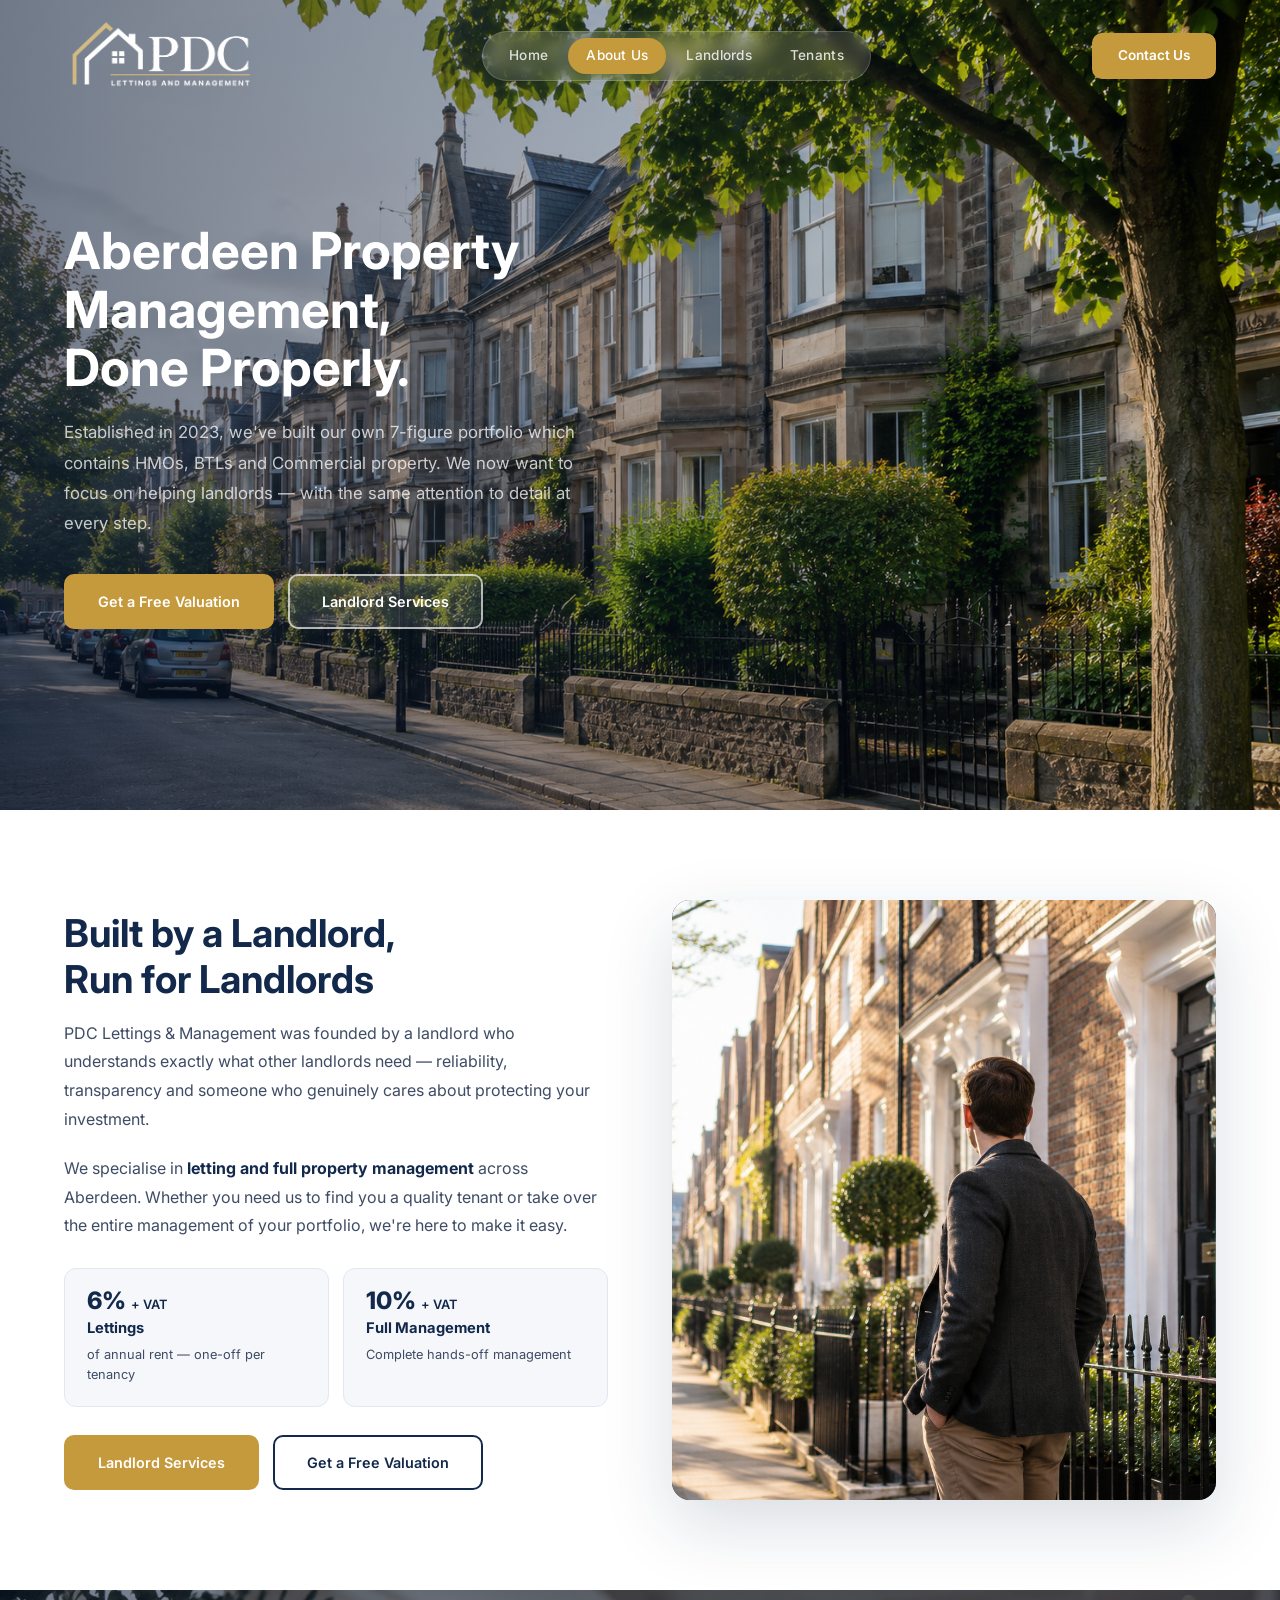
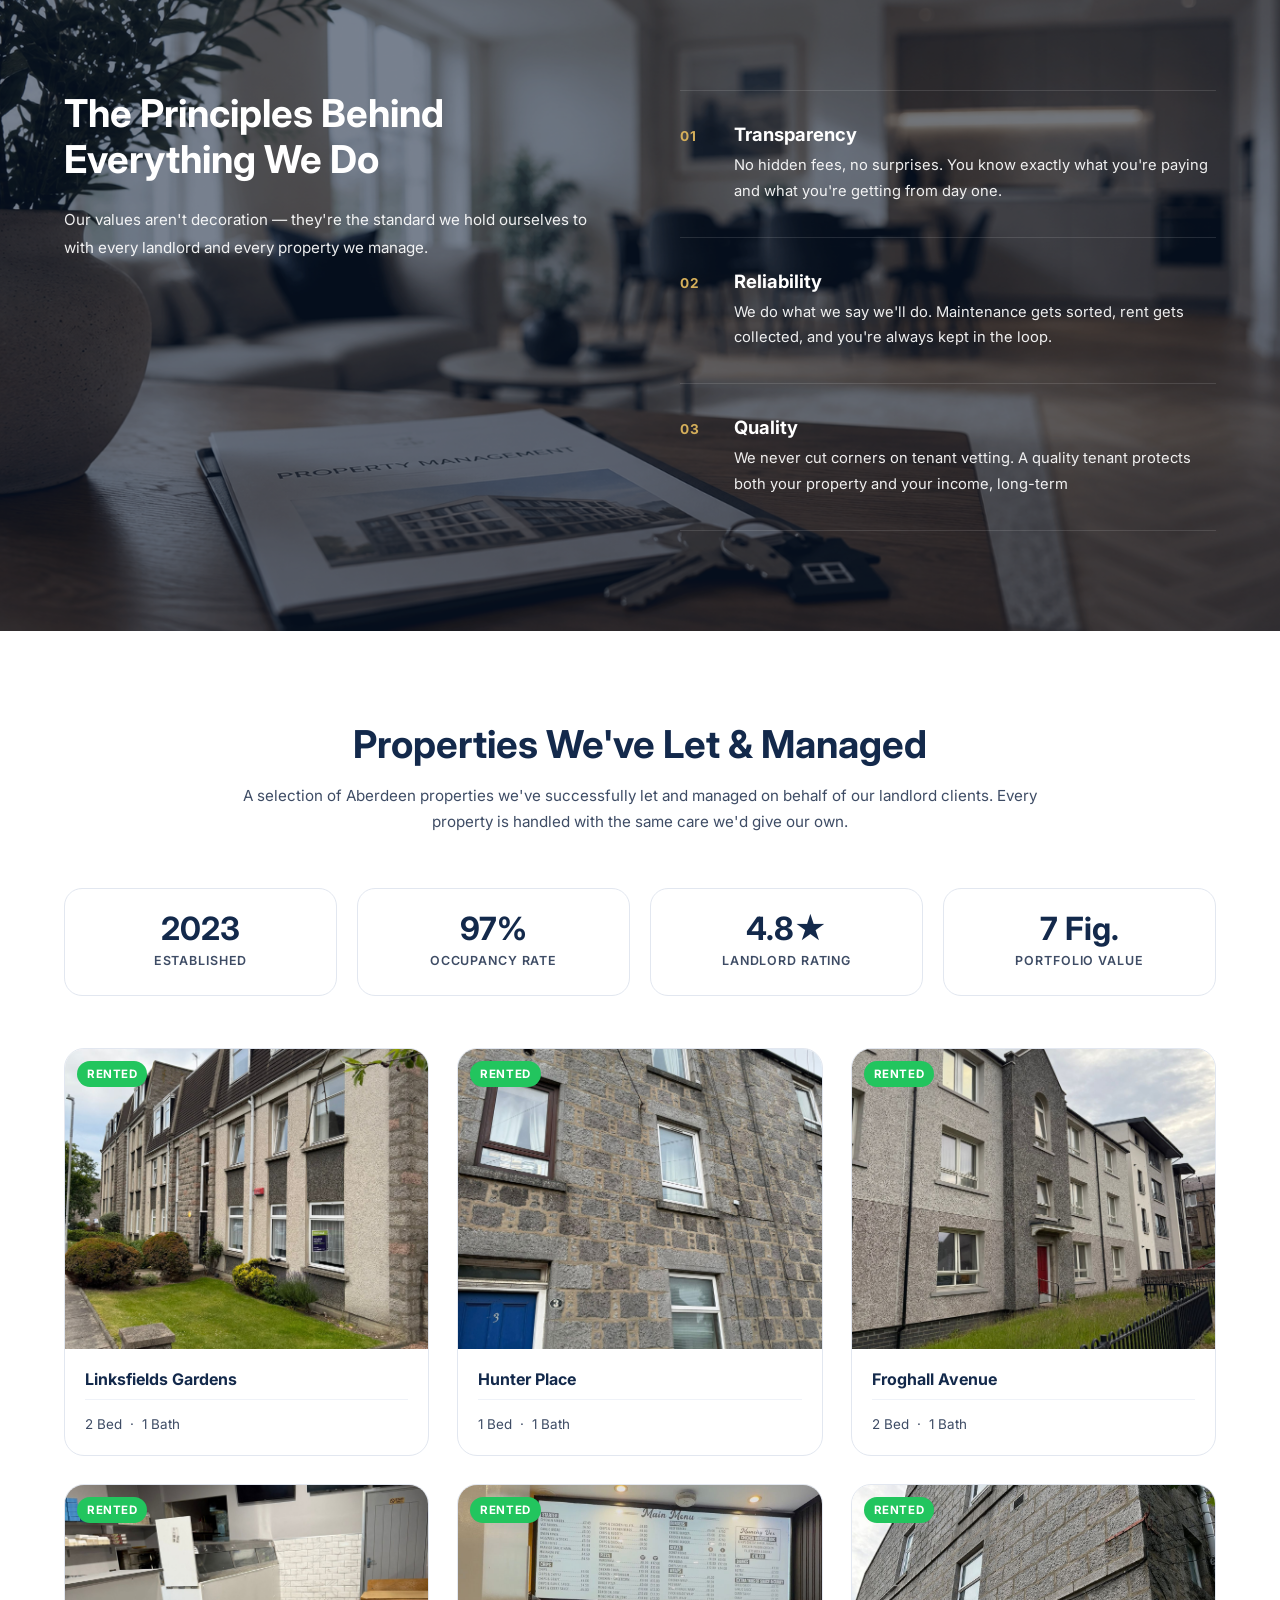
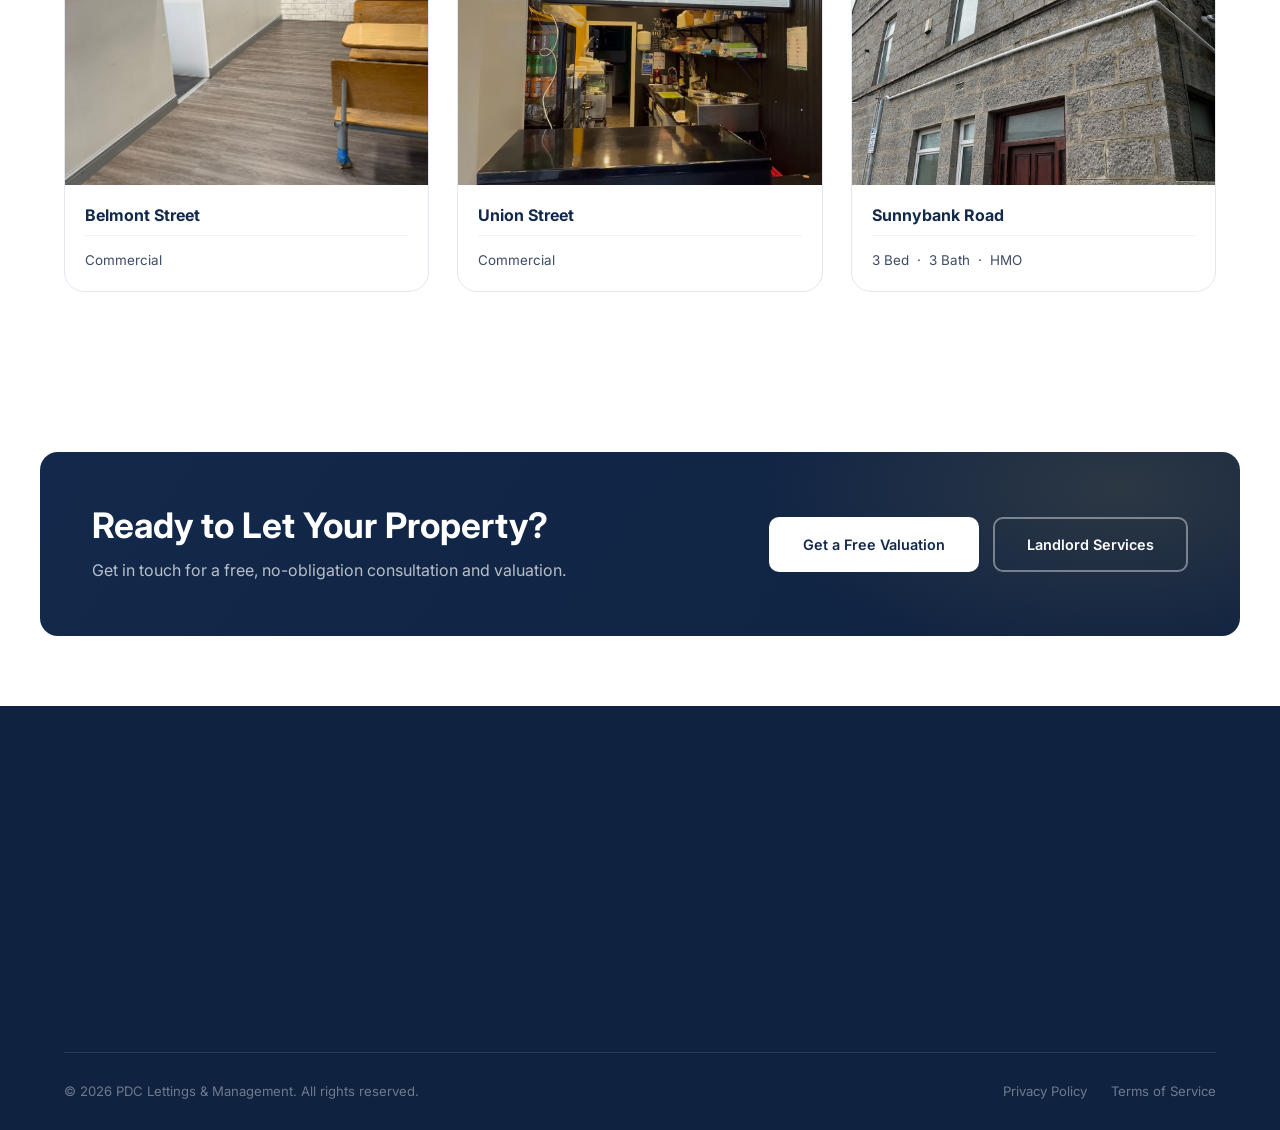
==== commit a7f4a132: "Changes" ====
--- a/about.html
+++ b/about.html
@@ -35,7 +35,7 @@
 <section class="about-hero">
   <div class="container">
     <h1>Aberdeen Property Management,<br/>Done Properly.</h1>
-    <p class="hero-lead">Established in 2023, we've grown from managing our own Aberdeen portfolio to building a 7-figure property business on behalf of our clients — with the same attention to detail at every step.</p>
+    <p class="hero-lead">Established in 2023, we've built our own 7-figure portfolio which contains HMOs, BTLs and Commercial property. We now want to focus on helping landlords — with the same attention to detail at every step.</p>
     <div class="about-hero-actions">
       <a href="index.html#contact" class="btn btn-primary">Get a Free Valuation</a>
       <a href="landlords.html" class="btn btn-outline">Landlord Services</a>
@@ -57,9 +57,9 @@
         </p>
         <div style="display:grid; grid-template-columns:1fr 1fr; gap:14px; margin-bottom:28px;">
           <div style="border:1px solid var(--border); border-radius:12px; padding:20px 22px; background:var(--surface);">
-            <div style="font-size:1.5rem; font-weight:800; color:var(--navy); line-height:1; margin-bottom:4px;">8% <span style="font-size:0.8rem; font-weight:600;">+ VAT</span></div>
+            <div style="font-size:1.5rem; font-weight:800; color:var(--navy); line-height:1; margin-bottom:4px;">6% <span style="font-size:0.8rem; font-weight:600;">+ VAT</span></div>
             <div style="font-size:0.92rem; font-weight:700; color:var(--navy); margin-bottom:4px;">Lettings</div>
-            <div style="font-size:0.8rem; color:var(--text-muted);">Tenant finding &amp; onboarding</div>
+            <div style="font-size:0.8rem; color:var(--text-muted);">of annual rent — one-off per tenancy</div>
           </div>
           <div style="border:1px solid var(--border); border-radius:12px; padding:20px 22px; background:var(--surface);">
             <div style="font-size:1.5rem; font-weight:800; color:var(--navy); line-height:1; margin-bottom:4px;">10% <span style="font-size:0.8rem; font-weight:600;">+ VAT</span></div>
@@ -263,7 +263,7 @@
       <div>
         <p class="footer-heading">Landlord Services</p>
         <ul class="footer-links">
-          <li><a href="landlords.html">Lettings — 8% + VAT</a></li>
+          <li><a href="landlords.html">Lettings — 6% + VAT</a></li>
           <li><a href="landlords.html">Full Management — 10% + VAT</a></li>
           <li><a href="landlords.html">Tenant Screening</a></li>
         </ul>
